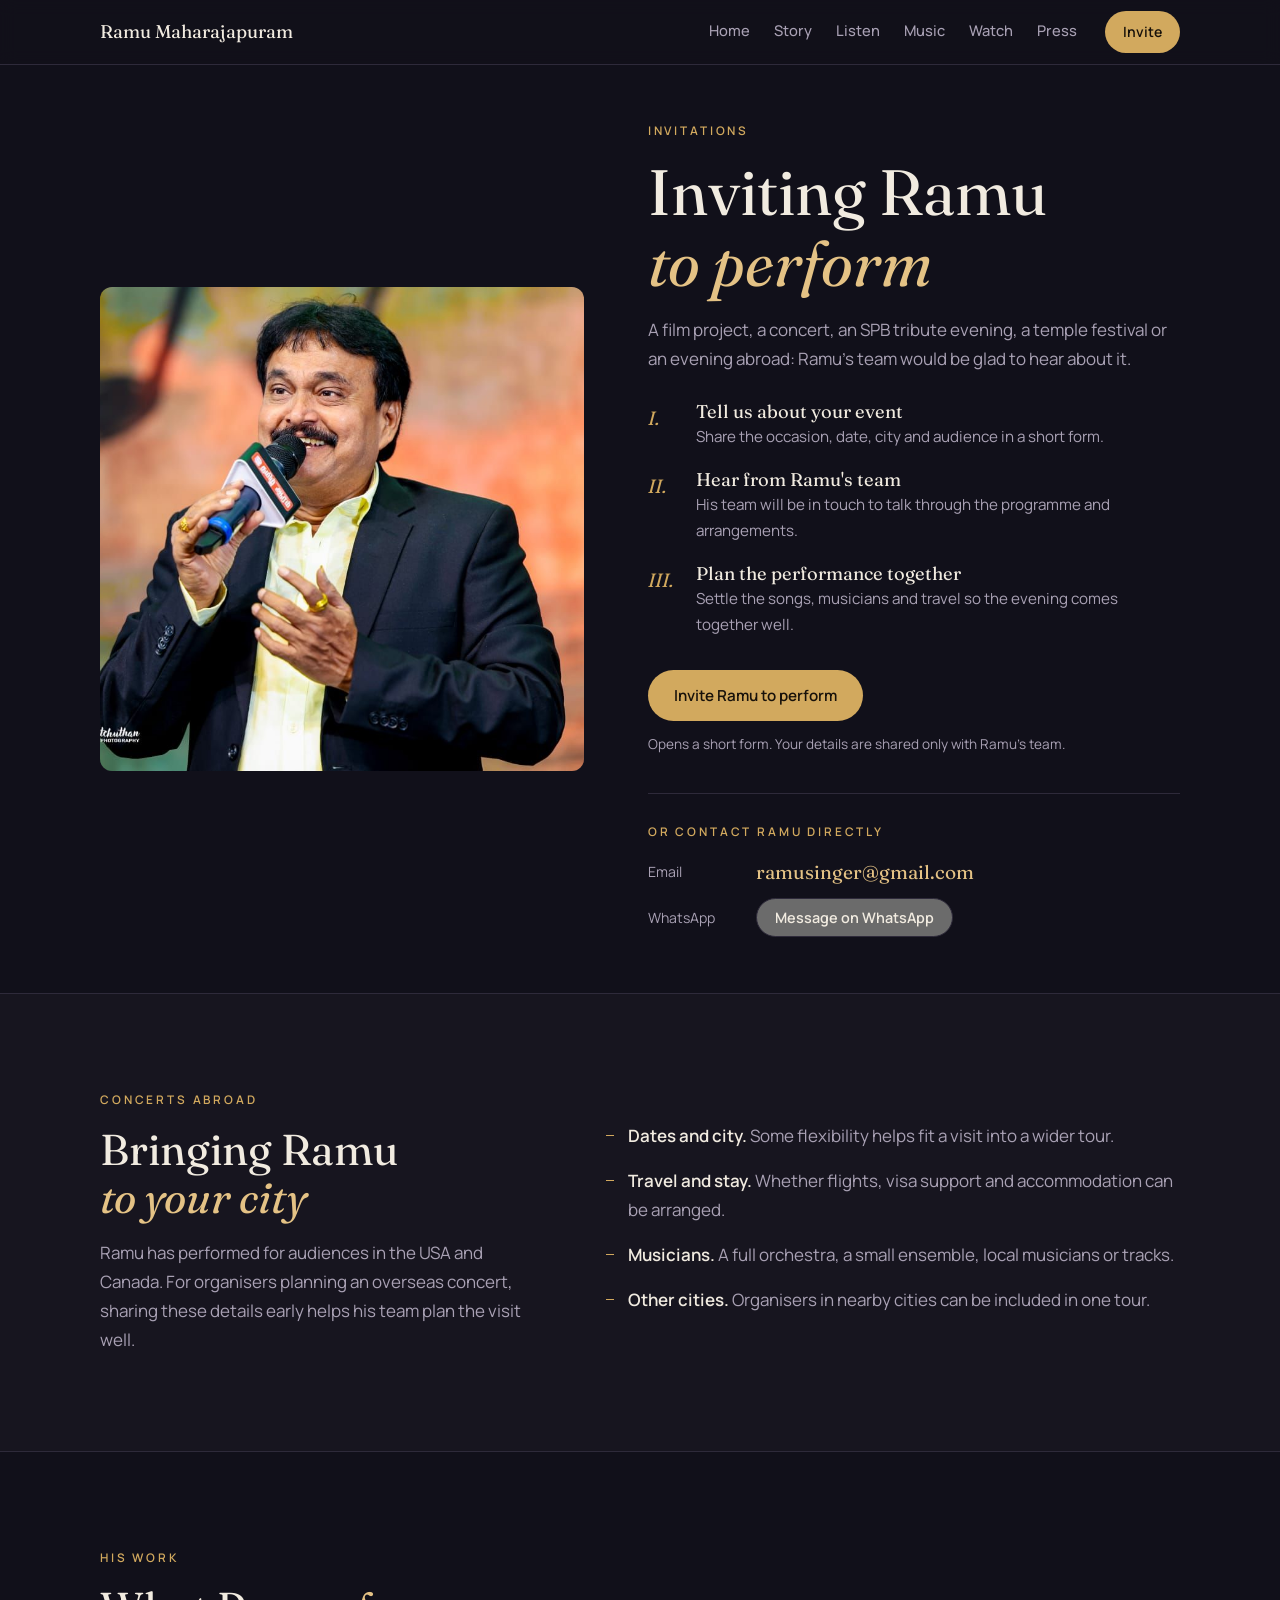
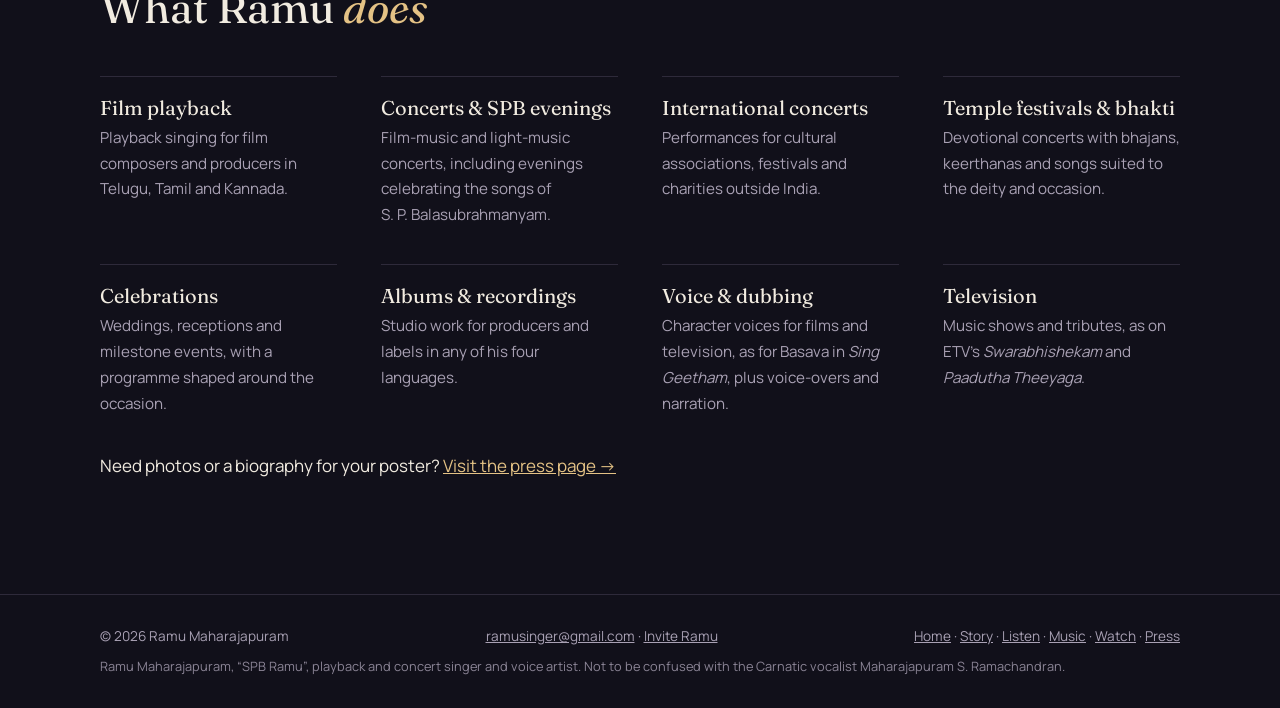
==== docs/invite/index.html @ b7020a62 "Home: Instagram posts play in a pop-up (Instagram's own player, loaded only on tap) Co-Authored-By: " ====
<!doctype html>
<html lang="en">
<head>
<meta charset="utf-8">
<meta name="viewport" content="width=device-width, initial-scale=1, viewport-fit=cover">
<title>Invite Ramu to Perform · Ramu Maharajapuram (SPB Ramu)</title>
<meta name="description" content="Invite singer Ramu Maharajapuram (SPB Ramu) to perform at your concert, SPB tribute evening, temple festival, wedding, film project or voice and dubbing work, in India or abroad. Email ramusinger@gmail.com or message on WhatsApp.">
<link rel="canonical" href="https://ramumaharajapuram.com/invite/">
<meta name="robots" content="index, follow, max-image-preview:large">
<meta property="og:title" content="Invite Ramu to Perform · Ramu Maharajapuram (SPB Ramu)">
<meta property="og:description" content="Concerts, SPB evenings, temple festivals, film projects and tours abroad.">
<meta property="og:type" content="website">
<meta property="og:url" content="https://ramumaharajapuram.com/invite/">
<meta property="og:site_name" content="Ramu Maharajapuram">
<meta property="og:image" content="https://ramumaharajapuram.com/media/stage-orange.jpg">
<meta name="twitter:card" content="summary_large_image">
<meta name="theme-color" content="#11101a">
<link rel="icon" href="data:image/svg+xml,%3Csvg xmlns='http://www.w3.org/2000/svg' viewBox='0 0 64 64'%3E%3Crect width='64' height='64' rx='14' fill='%2311101a'/%3E%3Ctext x='32' y='43' font-family='Georgia,serif' font-size='30' text-anchor='middle' fill='%23d2a95e'%3ERM%3C/text%3E%3C/svg%3E">
<link rel="preconnect" href="https://fonts.googleapis.com">
<link rel="preconnect" href="https://fonts.gstatic.com" crossorigin>
<link href="https://fonts.googleapis.com/css2?family=Fraunces:ital,opsz,wght@0,9..144,400;0,9..144,500;1,9..144,400&family=Manrope:wght@400;500;600&display=swap" rel="stylesheet">
<link rel="stylesheet" href="../site.css?v=ba14ff18a0">
<script type="application/ld+json">
{
  "@context": "https://schema.org",
  "@graph": [
    {
      "@type": "ContactPage",
      "url": "https://ramumaharajapuram.com/invite/",
      "name": "Invite Ramu Maharajapuram to perform",
      "isPartOf": { "@id": "https://ramumaharajapuram.com/#website" },
      "about": { "@id": "https://ramumaharajapuram.com/#ramu" }
    },
    {
      "@type": "BreadcrumbList",
      "itemListElement": [
        { "@type": "ListItem", "position": 1, "name": "Ramu Maharajapuram", "item": "https://ramumaharajapuram.com/" },
        { "@type": "ListItem", "position": 2, "name": "Invite", "item": "https://ramumaharajapuram.com/invite/" }
      ]
    }
  ]
}
</script>
</head>
<body>

<header class="bar">
  <div class="wrap bar-inner">
    <a class="mark" href="../">Ramu Maharajapuram</a>
    <nav class="tabs" aria-label="Main">
      <a href="../">Home</a>
      <a href="../life-story/">Story</a>
      <a href="../listen/">Listen</a>
      <a href="../music/">Music</a>
      <a href="../watch/">Watch</a>
      <a href="../press/">Press</a>
    </nav>
    <a class="btn primary small invite-btn" href="../invite/" aria-current="page">Invite</a>
  </div>
</header>

<main>
  <section class="page-head" style="padding-bottom:56px">
    <div class="wrap invite">
      <div class="invite-photo"><img src="../media/stage-orange.jpg" alt="Ramu Maharajapuram smiling on stage" width="1135" height="786"></div>
      <div>
        <p class="label">Invitations</p>
        <h1>Inviting Ramu <em>to perform</em></h1>
        <p class="lead">A film project, a concert, an SPB tribute evening, a temple festival or an evening abroad: Ramu's team would be glad to hear about it.</p>
        <ol class="steps">
          <li><div><h3>Tell us about your event</h3><p>Share the occasion, date, city and audience in a short form.</p></div></li>
          <li><div><h3>Hear from Ramu's team</h3><p>His team will be in touch to talk through the programme and arrangements.</p></div></li>
          <li><div><h3>Plan the performance together</h3><p>Settle the songs, musicians and travel so the evening comes together well.</p></div></li>
        </ol>
        <a class="btn primary" href="https://form.jotform.com/262868493522064" target="_blank" rel="noopener">Invite Ramu to perform</a>
        <p class="note">Opens a short form. Your details are shared only with Ramu's team.</p>
        <div class="contact">
          <p class="contact-title">Or contact Ramu directly</p>
          <ul>
            <li><span>Email</span><a href="mailto:ramusinger@gmail.com">ramusinger@gmail.com</a></li>
            <li class="ph-row" hidden><span>WhatsApp</span><button type="button" class="btn quiet small wa-btn" id="wa-link">Message on WhatsApp</button></li>
          </ul>
          <noscript><p class="note">Turn on JavaScript to message Ramu on WhatsApp, or write to the email above.</p></noscript>
        </div>
      </div>
    </div>
  </section>

  <section class="news-section" data-kind="upcoming" hidden>
    <div class="wrap">
      <p class="label">Calendar</p>
      <h2>Upcoming <em>concerts</em></h2>
      <div class="news-grid" data-news="upcoming"><!-- NEWS:upcoming:START --><!-- NEWS:upcoming:END --></div>
    </div>
  </section>

  <section class="alt">
    <div class="wrap split">
      <div>
        <p class="label">Concerts abroad</p>
        <h2>Bringing Ramu <em>to your city</em></h2>
        <p class="lead">Ramu has performed for audiences in the USA and Canada. For organisers planning an overseas concert, sharing these details early helps his team plan the visit well.</p>
      </div>
      <ul class="notes">
        <li><strong>Dates and city.</strong> Some flexibility helps fit a visit into a wider tour.</li>
        <li><strong>Travel and stay.</strong> Whether flights, visa support and accommodation can be arranged.</li>
        <li><strong>Musicians.</strong> A full orchestra, a small ensemble, local musicians or tracks.</li>
        <li><strong>Other cities.</strong> Organisers in nearby cities can be included in one tour.</li>
      </ul>
    </div>
  </section>

  <section>
    <div class="wrap">
      <p class="label">His work</p>
      <h2>What Ramu <em>does</em></h2>
      <div class="perf">
        <article><h3>Film playback</h3><p>Playback singing for film composers and producers in Telugu, Tamil and Kannada.</p></article>
        <article><h3>Concerts &amp; SPB evenings</h3><p>Film-music and light-music concerts, including evenings celebrating the songs of S.&nbsp;P.&nbsp;Balasubrahmanyam.</p></article>
        <article><h3>International concerts</h3><p>Performances for cultural associations, festivals and charities outside India.</p></article>
        <article><h3>Temple festivals &amp; bhakti</h3><p>Devotional concerts with bhajans, keerthanas and songs suited to the deity and occasion.</p></article>
        <article><h3>Celebrations</h3><p>Weddings, receptions and milestone events, with a programme shaped around the occasion.</p></article>
        <article><h3>Albums &amp; recordings</h3><p>Studio work for producers and labels in any of his four languages.</p></article>
        <article><h3>Voice &amp; dubbing</h3><p>Character voices for films and television, as for Basava in <i>Sing Geetham</i>, plus voice-overs and narration.</p></article>
        <article><h3>Television</h3><p>Music shows and tributes, as on ETV&rsquo;s <i>Swarabhishekam</i> and <i>Paadutha Theeyaga</i>.</p></article>
      </div>
      <p class="muted" style="margin-top:36px">Need photos or a biography for your poster? <a href="../press/">Visit the press page →</a></p>
    </div>
  </section>
</main>

<footer>
  <div class="wrap">
    <span>© <span id="yr">2026</span> Ramu Maharajapuram</span>
    <span><a href="mailto:ramusinger@gmail.com">ramusinger@gmail.com</a> · <a href="../invite/">Invite Ramu</a></span>
    <span><a href="../">Home</a> · <a href="../life-story/">Story</a> · <a href="../listen/">Listen</a> · <a href="../music/">Music</a> · <a href="../watch/">Watch</a> · <a href="../press/">Press</a></span>
    <span class="disamb">Ramu Maharajapuram, “SPB Ramu”, playback and concert singer and voice artist. Not to be confused with the Carnatic vocalist Maharajapuram S. Ramachandran.</span>
  </div>
</footer>
<script src="../app.js?v=4841d5ca6b"></script>
<script>
document.getElementById('yr').textContent = new Date().getFullYear();
(() => {
  // Built only when someone taps the button, so the number never sits in the page, even for bots that run scripts.
  document.getElementById('wa-link').addEventListener('click', () => {
    const d = [[54,50,57,56,51],[48,49,52,56,57],[49,57]].map((p) => String.fromCharCode(...p).split('').reverse().join('')).reverse();
    const url = 'https://wa.me/' + d.join('') + '?text=' + encodeURIComponent('Hello, I would like to invite Ramu garu to perform at ');
    const a = Object.assign(document.createElement('a'), { href: url, target: '_blank', rel: 'noopener' });
    document.body.append(a); a.click(); a.remove();
  });
  document.querySelectorAll('.ph-row').forEach((r) => { r.hidden = false; });
})();
</script>
<script src="../news-config.js?v=1198b047ef"></script>
<script src="../news.js?v=185da6b54f" defer></script>
</body>
</html>
---- docs/site.css ----
/* Layout: an artist's official page. Quiet night palette, real stage photography leads, the artist is introduced before any invitation. Gold used sparingly. */
:root {
  --night: #11101a;
  --night-2: #17151f;
  --panel: #1e1b28;
  --line: #2e2a3a;
  --text: #f1ebe0;
  --muted: #a9a1b4;
  --gold: #d2a95e;
  --gold-hi: #e4c285;
  --on-gold: #17110a;
  --display: "Fraunces", Georgia, "Times New Roman", serif;
  --body: "Manrope", system-ui, -apple-system, "Segoe UI", sans-serif;
  --radius: 12px;
  color-scheme: dark;
}
* { box-sizing: border-box; }
html { scroll-behavior: smooth; scroll-padding-top: 76px; }
@media (prefers-reduced-motion: reduce) { html { scroll-behavior: auto; } * { transition: none !important; } }
body { margin: 0; background: var(--night); color: var(--text); font: 17px/1.7 var(--body); -webkit-font-smoothing: antialiased; }
img, video { max-width: 100%; height: auto; display: block; }
a { color: var(--gold-hi); }
a:focus-visible, button:focus-visible { outline: 2px solid var(--gold-hi); outline-offset: 3px; border-radius: 6px; }
.wrap { max-width: 1120px; margin: 0 auto; padding-inline: 20px; }
h1, h2, h3 { font-family: var(--display); font-weight: 400; line-height: 1.1; margin: 0; text-wrap: balance; }
h2 { font-size: clamp(1.9rem, 4vw, 2.7rem); }
h2 em { font-style: italic; color: var(--gold-hi); }
.label { font-size: .74rem; letter-spacing: .24em; text-transform: uppercase; color: var(--gold); font-weight: 600; margin: 0 0 16px; }
.lead { color: var(--muted); max-width: 62ch; margin: 18px 0 0; }
section { padding-block: 96px; }
.alt { background: var(--night-2); border-block: 1px solid var(--line); }

/* BAR */
.bar { position: sticky; top: env(safe-area-inset-top, 0px); z-index: 20; background: rgba(17,16,26,.94); backdrop-filter: blur(8px); border-bottom: 1px solid var(--line); }
.bar-inner { display: flex; align-items: center; justify-content: space-between; gap: 12px; height: 64px; }
.mark { font-family: var(--display); font-size: 1.15rem; color: var(--text); text-decoration: none; white-space: nowrap; overflow: hidden; text-overflow: ellipsis; min-width: 0; }
.bar-links { display: flex; align-items: center; gap: 24px; }
.bar-links a.plain { color: var(--muted); text-decoration: none; font-size: .9rem; }
.bar-links a.plain:hover { color: var(--text); }

.btn { display: inline-flex; align-items: center; gap: 10px; padding: 13px 26px; border-radius: 999px; font-weight: 600; text-decoration: none; font-size: .95rem; transition: background .15s, border-color .15s; white-space: nowrap; }
.btn.primary { background: var(--gold); color: var(--on-gold); }
.btn.primary:hover { background: var(--gold-hi); }
.btn.quiet { border: 1px solid var(--line); color: var(--text); }
.btn.quiet:hover { border-color: var(--gold); }
.btn.small { padding: 9px 18px; font-size: .88rem; }

/* HERO */
.hero { padding-block: 72px 0; position: relative; overflow: hidden; }
.hero::before { content: ""; position: absolute; right: -10%; top: -20%; width: 900px; height: 900px;
  background: radial-gradient(circle, rgba(228,194,133,.14), transparent 60%); pointer-events: none; }
.hero-grid { position: relative; display: grid; grid-template-columns: 1.15fr 1fr; gap: 56px; align-items: center; }
.hero-grid > * { min-width: 0; }
.hero h1 { font-size: clamp(3rem, 7.5vw, 5.8rem); letter-spacing: -.015em; }
.hero .role { font-family: var(--display); font-style: italic; font-size: clamp(1.2rem, 2.4vw, 1.55rem); color: var(--gold-hi); margin: 16px 0 0; }
.hero .known { margin: 24px 0 0; color: var(--text); font-size: 1.05rem; }
.hero .known b { font-family: var(--display); font-weight: 400; font-style: italic; color: var(--gold-hi); font-size: 1.2em; }
.hero .lead { margin-top: 12px; }
.hero .cta { display: flex; gap: 14px; flex-wrap: wrap; margin-top: 34px; }
.hero-photo { position: relative; justify-self: end; width: min(440px, 100%); }
.hero-photo img { width: 100%; aspect-ratio: 4/5; object-fit: cover; object-position: 50% 62%; border-radius: 220px 220px var(--radius) var(--radius); border: 1px solid var(--gold); }
.hero-photo figcaption { position: absolute; right: 16px; bottom: 14px; font-size: .74rem; color: var(--muted); background: rgba(17,16,26,.75); padding: 4px 10px; border-radius: 999px; }

.stats { position: relative; margin-top: 72px; display: grid; grid-template-columns: repeat(4, 1fr); border-top: 1px solid var(--line); border-bottom: 1px solid var(--line); }
.stats div { padding: 28px 24px; border-left: 1px solid var(--line); }
.stats div:first-child { border-left: 0; padding-left: 0; }
.stats strong { display: block; font-family: var(--display); font-weight: 400; font-size: clamp(1.9rem, 3.4vw, 2.6rem); line-height: 1; color: var(--gold-hi); font-variant-numeric: tabular-nums; }
.stats span { display: block; margin-top: 8px; color: var(--muted); font-size: .9rem; }

/* ABOUT */
.about { display: grid; grid-template-columns: 1fr 1.35fr; gap: 64px; align-items: center; }
.about > * { min-width: 0; }
.about-photo img { width: 100%; aspect-ratio: 4/5; object-fit: cover; object-position: 50% 15%; border-radius: var(--radius); }
.about p { margin: 0 0 1.1em; }
.about p.muted { color: var(--muted); }
.pull { font-family: var(--display); font-style: italic; font-size: clamp(1.4rem, 2.6vw, 1.8rem); line-height: 1.3; margin: 28px 0 0; padding-left: 22px; border-left: 1px solid var(--gold); }
.pull small { display: block; margin-top: 10px; font-family: var(--body); font-style: normal; font-size: .76rem; letter-spacing: .14em; text-transform: uppercase; color: var(--muted); }

/* LANGUAGES */
.langs { display: grid; grid-template-columns: repeat(3, 1fr); gap: 24px; margin-top: 48px; }
.lang { background: var(--night); border: 1px solid var(--line); border-radius: var(--radius); padding: 32px 28px; min-width: 0; display: flex; flex-direction: column; }
.lang .script { font-size: 2.6rem; line-height: 1.2; color: var(--gold-hi); }
.lang .script.te { font-family: "Noto Sans Telugu", var(--display); }
.lang .script.ta { font-family: "Noto Sans Tamil", var(--display); }
.lang .script.kn { font-family: "Noto Sans Kannada", var(--display); }
.lang h3 { font-size: 1.5rem; margin: 6px 0 4px; }
.lang .tagline { color: var(--muted); font-size: .95rem; margin: 0 0 22px; }
.lang h4 { font-size: .72rem; letter-spacing: .2em; text-transform: uppercase; color: var(--gold); font-weight: 600; margin: 20px 0 8px; }
.lang ul { list-style: none; margin: 0; padding: 0; display: grid; gap: 6px; }
.lang li { font-size: .95rem; }
.lang li i { color: var(--muted); }
.lang .more { margin-top: auto; padding-top: 24px; }
.lang .more a { font-size: .9rem; text-decoration: none; }
.lang .more a:hover { text-decoration: underline; }

/* WATCH */
.watch-row { display: grid; grid-template-columns: repeat(3, 1fr); gap: 24px; margin-top: 44px; }
.watch-tall { display: grid; grid-template-columns: repeat(4, 1fr); gap: 20px; }
.row-title { font-size: 1.4rem; margin: 56px 0 20px; }
.clip { margin: 0; min-width: 0; }
.clip video { width: 100%; background: #000; border-radius: var(--radius); border: 1px solid var(--line); }
.clip.tall video { aspect-ratio: 9/16; object-fit: cover; }
.clip.std video { aspect-ratio: 16/9; object-fit: contain; }
.ext.tall .thumb { aspect-ratio: 9/16; background-position: center 30%; }
.clip figcaption { margin-top: 12px; font-size: .95rem; }
.clip figcaption small { display: block; color: var(--muted); font-size: .85rem; }
.ext { display: flex; flex-direction: column; gap: 12px; text-decoration: none; color: var(--text); min-width: 0; }
.ext .thumb { aspect-ratio: 16/9; border-radius: var(--radius); border: 1px solid var(--line); background: center 25%/cover no-repeat; position: relative; overflow: hidden; transition: border-color .15s; }
.ext .thumb::after { content: ""; position: absolute; inset: 0; background: linear-gradient(180deg, transparent 40%, rgba(17,16,26,.85)); }
.ext:hover .thumb { border-color: var(--gold); }
.ext .badge { position: absolute; left: 14px; bottom: 12px; z-index: 1; font-size: .78rem; letter-spacing: .12em; text-transform: uppercase; color: var(--gold-hi); font-weight: 600; }
.ext .cap small { display: block; color: var(--muted); font-size: .85rem; }
.more-links { display: flex; flex-wrap: wrap; gap: 10px; margin-top: 36px; align-items: center; }
.more-links span { color: var(--muted); font-size: .9rem; margin-right: 6px; }

/* GALLERY */
.gallery { columns: 3 260px; column-gap: 16px; margin-top: 44px; }
.gallery figure { break-inside: avoid; margin: 0 0 16px; position: relative; }
.gallery button { -webkit-appearance: none; appearance: none; all: unset; cursor: zoom-in; display: block; width: 100%; border-radius: var(--radius); overflow: hidden; }
.gallery button:focus-visible { outline: 2px solid var(--gold-hi); outline-offset: 3px; }
.gallery img { width: 100%; transition: transform .4s; }
.gallery button:hover img { transform: scale(1.03); }
.gallery figcaption { font-size: .85rem; color: var(--muted); margin-top: 8px; }

/* LEGENDS + HONOURS */
.split { display: grid; grid-template-columns: 1fr 1.3fr; gap: 64px; align-items: start; }
.split > * { min-width: 0; }
.names { list-style: none; padding: 0; margin: 28px 0 0; display: grid; gap: 0; border-top: 1px solid var(--line); }
.names li { font-family: var(--display); font-size: 1.3rem; padding: 12px 0; border-bottom: 1px solid var(--line); }
.mosaic { display: grid; grid-template-columns: repeat(3, 1fr); gap: 12px; }
.mosaic button { -webkit-appearance: none; appearance: none; all: unset; cursor: zoom-in; display: block; border-radius: 10px; overflow: hidden; }
.mosaic button:focus-visible { outline: 2px solid var(--gold-hi); outline-offset: 3px; }
.mosaic img { width: 100%; aspect-ratio: 1; object-fit: cover; object-position: 50% 25%; transition: transform .4s; }
.mosaic button:hover img { transform: scale(1.04); }
.mosaic .wide { grid-column: span 2; }
.mosaic .wide img { aspect-ratio: 2/1; }
.mosaic .full { grid-column: 1 / -1; }
.mosaic .full img { aspect-ratio: 3/1; object-position: 50% 30%; }
.honours { display: grid; grid-template-columns: repeat(3, 1fr); gap: 24px; margin-top: 44px; }
.honour { margin: 0; min-width: 0; }
.honour button { -webkit-appearance: none; appearance: none; all: unset; cursor: zoom-in; display: block; border-radius: var(--radius); overflow: hidden; }
.honour img { width: 100%; aspect-ratio: 4/3; object-fit: cover; object-position: 50% 25%; }
.honour figcaption { margin-top: 12px; color: var(--muted); font-size: .92rem; }
.award { display: grid; grid-template-columns: auto 1fr; gap: 24px; align-items: center; padding: 28px; border: 1px solid var(--gold); border-radius: var(--radius); margin-top: 32px; }
.award strong { font-family: var(--display); font-weight: 400; font-size: 2.4rem; color: var(--gold-hi); line-height: 1; }
.award p { margin: 0; }
.award p small { display: block; color: var(--muted); }

/* WORLD */
.places { display: flex; flex-wrap: wrap; gap: 10px 28px; margin: 28px 0 0; padding: 0; list-style: none; }
.places li { font-family: var(--display); font-size: 1.6rem; }
.places li::after { content: "·"; color: var(--gold); margin-left: 28px; }
.places li:last-child::after { content: ""; }
.notes { list-style: none; padding: 0; margin: 32px 0 0; display: grid; gap: 16px; }
.notes li { padding-left: 22px; position: relative; color: var(--muted); }
.notes li::before { content: ""; position: absolute; left: 0; top: .75em; width: 8px; height: 1px; background: var(--gold); }
.notes strong { color: var(--text); font-weight: 600; }
.world-photo img { width: 100%; border-radius: var(--radius); }
.world-photo figcaption { margin-top: 10px; color: var(--muted); font-size: .88rem; }

/* PERFORMANCES */
.perf { display: grid; grid-template-columns: repeat(4, minmax(0, 1fr)); gap: 36px 44px; margin-top: 44px; }
.perf article { min-width: 0; border-top: 1px solid var(--line); padding-top: 20px; }
.perf h3 { font-size: 1.25rem; margin-bottom: 6px; }
.perf p { margin: 0; color: var(--muted); font-size: .95rem; }

/* INVITE */
.invite { display: grid; grid-template-columns: 1fr 1.1fr; gap: 64px; align-items: center; }
.invite > * { min-width: 0; }
.invite-photo img { width: 100%; aspect-ratio: 1/1; object-fit: cover; object-position: 40% 30%; border-radius: var(--radius); }
.steps { list-style: none; padding: 0; margin: 28px 0 0; counter-reset: s; display: grid; gap: 20px; }
.steps li { counter-increment: s; display: grid; grid-template-columns: 40px 1fr; gap: 8px; }
.steps li::before { content: counter(s, upper-roman) "."; font-family: var(--display); font-style: italic; color: var(--gold); font-size: 1.2rem; }
.steps h3 { font-size: 1.15rem; margin-bottom: 2px; }
.steps p { margin: 0; color: var(--muted); font-size: .95rem; }
.invite .btn { margin-top: 32px; }
.invite .note { color: var(--muted); font-size: .85rem; margin-top: 12px; }

.contact { margin-top: 36px; padding-top: 28px; border-top: 1px solid var(--line); }
.contact-title { font-size: .74rem; letter-spacing: .24em; text-transform: uppercase; color: var(--gold); font-weight: 600; margin: 0 0 14px; }
.contact ul { list-style: none; margin: 0; padding: 0; display: grid; gap: 10px; }
.contact li { display: grid; grid-template-columns: 96px 1fr; gap: 12px; align-items: baseline; }
.contact li span { color: var(--muted); font-size: .88rem; }
.contact a { font-family: var(--display); font-size: 1.2rem; text-decoration: none; overflow-wrap: anywhere; }
.contact a:hover { text-decoration: underline; }
footer a { color: var(--muted); }
footer { border-top: 1px solid var(--line); padding-block: 30px; color: var(--muted); font-size: .85rem; }
footer .wrap { display: flex; flex-wrap: wrap; gap: 8px 24px; justify-content: space-between; }

/* LIGHTBOX */
dialog.lb { padding: 0; border: 0; background: transparent; max-width: 94vw; max-height: 92vh; }
dialog.lb::backdrop { background: rgba(8,7,12,.92); }
dialog.lb img { max-width: 94vw; max-height: 84vh; width: auto; border-radius: 8px; }
dialog.lb p { color: var(--muted); text-align: center; margin: 10px 0 0; font-size: .9rem; }
dialog.lb button { position: fixed; top: 16px; right: 16px; background: var(--panel); color: var(--text); border: 1px solid var(--line); border-radius: 999px; padding: 8px 16px; font: 600 .9rem var(--body); cursor: pointer; }

@media (max-width: 900px) {
  .hero-grid, .about, .split, .invite { grid-template-columns: 1fr; gap: 40px; }
  .hero-photo { justify-self: center; order: -1; width: min(340px, 100%); }
  .stats { grid-template-columns: 1fr 1fr; }
  .stats div:nth-child(3) { border-left: 0; padding-left: 0; }
  .stats div:nth-child(n+3) { border-top: 1px solid var(--line); }
  .langs { grid-template-columns: 1fr; }
  .watch-row, .perf, .honours { grid-template-columns: 1fr 1fr; }
  .about-photo { max-width: 420px; }
}
@media (max-width: 560px) {
  body { font-size: 16px; }
  .bar-links a.plain { display: none; }
  .hero { padding-top: 40px; }
  .hero h1, .hero .role, .hero .known, .hero .lead { text-align: center; }
  .hero .lead { margin-inline: auto; }
  .hero .cta { justify-content: center; }
  section { padding-block: 68px; }
  .stats div { padding: 20px 14px; }
  .stats div:nth-child(2), .stats div:nth-child(4) { padding-right: 0; }
  .watch-row, .perf, .honours { grid-template-columns: 1fr; }
  .watch-tall { grid-template-columns: none; grid-auto-flow: column; grid-auto-columns: 72%; gap: 14px; overflow-x: auto; scroll-snap-type: x mandatory; margin-inline: -20px; padding-inline: 20px; scroll-padding-inline: 20px; padding-bottom: 6px; scrollbar-width: none; }
  .watch-tall::-webkit-scrollbar { display: none; }
  .watch-tall > * { scroll-snap-align: start; }
  .places li { font-size: 1.3rem; }
  .places li::after { margin-left: 18px; }
  .award { grid-template-columns: 1fr; gap: 10px; }
}
.tour { list-style: none; padding: 0; margin: 18px 0 8px; border-top: 1px solid var(--line); }
.tour li { display: grid; grid-template-columns: 110px 1fr; gap: 16px; padding: 12px 0; border-bottom: 1px solid var(--line); }
.tour time { color: var(--gold-hi); font-variant-numeric: tabular-nums; font-size: .92rem; }
.award a { color: var(--gold-hi); }
footer .disamb { flex-basis: 100%; font-size: .8rem; opacity: .8; }

/* LIFE STORY */
.story-hero { padding-block: 64px 40px; }
.story-hero-grid { display: grid; grid-template-columns: 1.4fr 1fr; gap: 56px; align-items: center; }
.story-hero-grid > * { min-width: 0; }
.story-hero h1 { font-size: clamp(2.3rem, 5.5vw, 4rem); }
.story-hero h1 em { font-style: italic; color: var(--gold-hi); }
.story-portrait { margin: 0; justify-self: end; width: min(340px, 100%); }
.story-portrait img { width: 100%; aspect-ratio: 4/5; object-fit: cover; object-position: 50% 12%; border-radius: 200px 200px var(--radius) var(--radius); border: 1px solid var(--gold); }
.crumbs { font-size: .85rem; color: var(--muted); margin-bottom: 28px; }
.crumbs a { color: var(--muted); }
.crumbs span { margin-inline: 6px; }
.legend { color: var(--muted); font-size: .9rem; margin-top: 22px; }
.tag { display: inline-block; font-size: .7rem; letter-spacing: .12em; text-transform: uppercase; font-weight: 600; padding: 2px 9px; border-radius: 999px; vertical-align: 1px; }
.tag.own { border: 1px solid var(--gold); color: var(--gold-hi); }
.timeline-wrap { padding-block: 24px 96px; }
.timeline { list-style: none; margin: 0; padding: 0; position: relative; }
.timeline::before { content: ""; position: absolute; left: 150px; top: 8px; bottom: 8px; width: 1px; background: var(--line); }
.timeline .era { padding: 56px 0 18px 186px; }
.timeline .era:first-child { padding-top: 16px; }
.timeline .era h2 { font-size: clamp(1.6rem, 3vw, 2.1rem); }
.timeline .event { display: grid; grid-template-columns: 150px 1fr; gap: 36px; padding: 12px 0; position: relative; }
.timeline .event::before { content: ""; position: absolute; left: 145px; top: 30px; width: 11px; height: 11px; border-radius: 50%; background: var(--night); border: 1px solid var(--gold); }
.timeline .event.key::before { background: var(--gold); box-shadow: 0 0 0 5px rgba(210,169,94,.18); }
.timeline time { text-align: right; padding-top: 22px; padding-right: 22px; color: var(--gold-hi); font-family: var(--display); font-size: 1.05rem; font-variant-numeric: tabular-nums; }
.timeline .card { background: var(--night-2); border: 1px solid var(--line); border-radius: var(--radius); padding: 20px 24px; min-width: 0; }
.timeline .event.key .card { border-color: rgba(210,169,94,.5); }
.timeline h3 { font-size: 1.3rem; margin-bottom: 8px; }
.timeline .card p { margin: 0; }
.timeline .card p + p { margin-top: 12px; }
.timeline .src { font-size: .82rem; color: var(--muted); }
.timeline .src a { color: var(--muted); }
.timeline .src a:hover { color: var(--gold-hi); }
.story-end { margin: 72px auto 0; max-width: 720px; text-align: center; }
.story-end .pull { border-left: 0; padding-left: 0; }
.story-end .cta { display: flex; gap: 14px; justify-content: center; flex-wrap: wrap; margin-top: 32px; }
@media (max-width: 900px) {
  .story-hero-grid { grid-template-columns: 1fr; gap: 32px; }
  .story-portrait { justify-self: start; width: min(260px, 70%); order: -1; }
}
@media (max-width: 640px) {
  .timeline::before { left: 6px; }
  .timeline .era { padding-left: 28px; }
  .timeline .event { grid-template-columns: 1fr; gap: 6px; padding-left: 28px; }
  .timeline .event::before { left: 1px; top: 7px; }
  .timeline time { text-align: left; padding-top: 0; padding-right: 0; }
}

/* PRESS */
.press-grid { display: grid; grid-template-columns: repeat(3, 1fr); gap: 24px; margin-top: 44px; }
.press-card { margin: 0; min-width: 0; border-radius: var(--radius); overflow: hidden; background: #e8e8ec; }
.press-card button { display: block; width: 100%; padding: 0; margin: 0; border: 0; border-radius: 0; background: transparent; cursor: zoom-in; -webkit-appearance: none; appearance: none; }
.press-card button:focus-visible { outline: 2px solid var(--gold-hi); outline-offset: -2px; }
.press-card img { width: 100%; aspect-ratio: 4/3; object-fit: contain; transition: transform .4s; }
.press-card button:hover img { transform: scale(1.03); }
.bio-box { margin-top: 32px; padding: 28px; border: 1px solid var(--line); border-radius: var(--radius); background: var(--night); }
.bio-head { display: flex; justify-content: space-between; align-items: center; gap: 16px; flex-wrap: wrap; margin-bottom: 14px; }
.bio-head h3 { font-size: 1.3rem; }
.bio-box p { margin: 0; max-width: 75ch; }
.bio-note { color: var(--muted); font-size: .85rem; margin-top: 10px !important; min-height: 1.2em; }
@media (max-width: 900px) { .press-grid { grid-template-columns: 1fr 1fr; } }
@media (min-width: 561px) and (max-width: 900px) { .watch-tall { grid-template-columns: repeat(2, 1fr); } }
@media (max-width: 560px) { .press-grid { grid-template-columns: 1fr; } }

/* SITE NAV (shared by every page) */
.bar .bar-inner { display: grid; grid-template-columns: auto 1fr auto; gap: 28px; align-items: center; height: 64px; }
.tabs { display: flex; gap: 24px; justify-content: flex-end; min-width: 0; }
.tabs a { color: var(--muted); text-decoration: none; font-size: .92rem; font-weight: 500; padding: 6px 0; border-bottom: 2px solid transparent; white-space: nowrap; transition: color .15s, border-color .15s; }
.tabs a:hover { color: var(--text); }
.tabs a[aria-current="page"] { color: var(--text); border-bottom-color: var(--gold); }
.invite-btn { padding: 9px 20px; }
.cta-band { text-align: center; }
.cta-band .lead { margin-inline: auto; }
.cta-band .cta { display: flex; gap: 14px; justify-content: center; flex-wrap: wrap; margin-top: 30px; }
.feature { display: grid; grid-template-columns: 1.6fr 1fr; gap: 48px; align-items: center; margin-top: 40px; }
.feature > * { min-width: 0; }
.feature video { width: 100%; aspect-ratio: 16/9; object-fit: contain; background: #000; border-radius: var(--radius); border: 1px solid var(--line); }
.feature .cta { display: flex; gap: 12px; flex-wrap: wrap; margin-top: 24px; }
.page-head { padding-block: 56px 8px; }
.page-head h1 { font-size: clamp(2.3rem, 5.5vw, 4rem); }
.page-head h1 em { font-style: italic; color: var(--gold-hi); }
@media (max-width: 760px) {
  html { scroll-padding-top: 120px; }
  .bar .bar-inner { grid-template-columns: 1fr auto; grid-template-areas: "mark invite" "tabs tabs"; height: auto; row-gap: 0; padding-top: 10px; }
  .bar .mark { grid-area: mark; }
  .bar .invite-btn { grid-area: invite; }
  .tabs { grid-area: tabs; justify-content: flex-start; gap: 16px; overflow-x: auto; scrollbar-width: none; margin-inline: -20px; padding: 6px 20px 2px; }
  .tabs::-webkit-scrollbar { display: none; }
  .tabs a { padding: 8px 0 10px; font-size: .88rem; }
  .feature { grid-template-columns: 1fr; gap: 24px; }
}

/* DISCOGRAPHY */
.disco-stats { margin-top: 40px; }
.profiles { display: flex; flex-wrap: wrap; gap: 10px; align-items: center; margin-top: 32px; }
.profiles > span { color: var(--muted); font-size: .9rem; margin-right: 6px; }
.film-grid { display: grid; grid-template-columns: repeat(auto-fit, minmax(min(280px, 100%), 1fr)); gap: 24px; margin-top: 40px; }
.film-note { color: var(--muted); font-size: .88rem; margin: -8px 0 18px; }
.film-card { background: var(--night); border: 1px solid rgba(210,169,94,.5); border-radius: var(--radius); padding: 26px; min-width: 0; }
.film-meta { font-size: .74rem; letter-spacing: .2em; text-transform: uppercase; color: var(--gold); font-weight: 600; margin: 0 0 10px; }
.film-card h3 { font-size: 1.6rem; margin-bottom: 6px; }
.film-work { color: var(--muted); margin: 0 0 18px; }
.chips { display: flex; flex-wrap: wrap; gap: 6px; }
.chip { display: inline-block; padding: 5px 12px; border: 1px solid var(--line); border-radius: 999px; font-size: .8rem; font-weight: 600; color: var(--text); text-decoration: none; white-space: nowrap; transition: border-color .15s, color .15s; }
.chip:hover { border-color: var(--gold); color: var(--gold-hi); }
.chip.sm { padding: 2px 9px; font-size: .74rem; font-weight: 500; color: var(--muted); }
.vlist { list-style: none; padding: 0; margin: 24px 0 0; border-top: 1px solid var(--line); }
.vlist li { display: flex; flex-wrap: wrap; gap: 4px 12px; align-items: baseline; padding: 12px 0; border-bottom: 1px solid var(--line); }
.vlist li > a { color: var(--text); text-decoration: none; font-weight: 600; }
.vlist li > a:hover { color: var(--gold-hi); }
.vlist li > span:last-child { color: var(--muted); font-size: .85rem; flex-basis: 100%; }
.vlist li > span:last-child a { color: var(--muted); }
.award-pill { font-size: .66rem; letter-spacing: .14em; text-transform: uppercase; font-weight: 600; color: var(--on-gold); background: var(--gold); padding: 2px 8px; border-radius: 999px; }
.toolbar { display: flex; flex-wrap: wrap; gap: 14px; align-items: center; justify-content: space-between; margin-top: 36px; }
.search input { width: min(360px, 100%); padding: 12px 18px; border-radius: 999px; border: 1px solid var(--line); background: var(--night); color: var(--text); font: 500 .95rem var(--body); }
.search { flex: 1 1 260px; }
.search input:focus { outline: 2px solid var(--gold); outline-offset: 1px; }
.sr { position: absolute; width: 1px; height: 1px; overflow: hidden; clip: rect(0 0 0 0); white-space: nowrap; }
.filters { display: flex; flex-wrap: wrap; gap: 8px; }
.filter { padding: 8px 14px; border-radius: 999px; border: 1px solid var(--line); background: transparent; color: var(--text); font: 600 .86rem var(--body); cursor: pointer; }
.filter span { color: var(--muted); font-weight: 500; margin-left: 4px; }
.filter[aria-pressed="true"] { background: var(--gold); color: var(--on-gold); border-color: var(--gold); }
.filter[aria-pressed="true"] span { color: var(--on-gold); }
.count { color: var(--muted); font-size: .88rem; margin: 18px 0 10px; }
.rels { border-top: 1px solid var(--line); }
.rel { border-bottom: 1px solid var(--line); }
.rel summary { list-style: none; cursor: pointer; display: grid; grid-template-columns: 1fr auto; gap: 4px 20px; padding: 14px 4px; align-items: center; }
.rel summary::-webkit-details-marker { display: none; }
.rel summary:hover .rt { color: var(--gold-hi); }
.rel summary:focus-visible { outline: 2px solid var(--gold-hi); outline-offset: 2px; border-radius: 6px; }
.rt { font-family: var(--display); font-size: 1.12rem; min-width: 0; }
.rt::before { content: "+"; display: inline-block; width: 1.1em; color: var(--gold); font-family: var(--body); }
.rel[open] .rt::before { content: "–"; }
.rm { grid-column: 1; color: var(--muted); font-size: .84rem; padding-left: 1.3em; }
.rel summary .chips { grid-column: 2; grid-row: 1 / span 2; justify-content: flex-end; }
.tracks { margin: 0 0 16px; padding: 0 0 0 2.6em; display: grid; gap: 8px; }
.tracks li { display: flex; flex-wrap: wrap; gap: 6px 14px; align-items: center; color: var(--text); font-size: .94rem; }
.tracks li::marker { color: var(--muted); font-size: .85rem; }
.tracks .t { min-width: 0; }
.empty { color: var(--muted); padding: 24px 0; }
@media (max-width: 760px) {
  .film-grid { grid-template-columns: 1fr; }
  .rel summary { grid-template-columns: 1fr; }
  .rel summary .chips { grid-column: 1; grid-row: auto; justify-content: flex-start; padding-left: 1.3em; }
  .tracks { padding-left: 2.2em; }
}

/* LISTEN */
.listen-grid { display: grid; grid-template-columns: minmax(0, 1fr) minmax(0, 1.15fr); gap: 40px; align-items: start; }
.player-col { position: sticky; top: 84px; }
.player-card { background: var(--night-2); border: 1px solid var(--line); border-radius: var(--radius); overflow: hidden; }
.player-frame { position: relative; aspect-ratio: 16/9; background: #000; }
.player-frame iframe, .player-frame #yt { position: absolute; inset: 0; width: 100%; height: 100%; border: 0; }
.player-start { position: absolute; inset: 0; display: flex; flex-direction: column; align-items: center; justify-content: center; gap: 10px; border: 0; cursor: pointer; color: var(--text); font: 600 1rem var(--body);
  background: radial-gradient(circle at 50% 40%, rgba(228,194,133,.25), transparent 60%), linear-gradient(180deg, var(--panel), var(--night)); }
.big-play { width: 64px; height: 64px; border-radius: 50%; background: var(--gold); display: grid; place-items: center; }
.big-play::before { content: ""; border-style: solid; border-width: 11px 0 11px 18px; border-color: transparent transparent transparent var(--on-gold); transform: translateX(3px); }
.now { padding: 18px 20px 6px; }
.now-title { margin: 6px 0 2px; font-family: var(--display); font-size: 1.35rem; line-height: 1.2; }
.now-album { margin: 0; color: var(--muted); font-size: .88rem; }
.controls { display: flex; align-items: center; gap: 10px; padding: 14px 20px 20px; }
.ctl { width: 44px; height: 44px; border-radius: 50%; border: 1px solid var(--line); background: transparent; color: var(--text); font-size: 1rem; cursor: pointer; }
@media (hover: hover) { .ctl:hover { border-color: var(--gold); } }
.ctl.main { width: 52px; height: 52px; background: var(--gold); color: var(--on-gold); border-color: var(--gold); font-size: 1.1rem; }
.ctl.small { width: auto; padding: 0 16px; border-radius: 999px; font: 600 .82rem var(--body); margin-left: auto; }
.ctl.small[aria-pressed="true"] { background: var(--gold); color: var(--on-gold); border-color: var(--gold); }
.yt-note { color: var(--muted); font-size: .8rem; margin: 10px 2px 0; }
.songs { list-style: none; margin: 0; padding: 0; border-top: 1px solid var(--line); }
.song { border-bottom: 1px solid var(--line); }
.song-btn { all: unset; box-sizing: border-box; cursor: pointer; display: grid; grid-template-columns: 34px 1fr auto; gap: 2px 12px; width: 100%; padding: 12px 6px; align-items: baseline; }
.song-btn:hover .st { color: var(--gold-hi); }
.song-btn:focus-visible { outline: 2px solid var(--gold-hi); outline-offset: -2px; border-radius: 6px; }
.song .num { color: var(--muted); font-size: .8rem; font-variant-numeric: tabular-nums; grid-column: 1; grid-row: 1 / span 2; }
.song .st { font-weight: 600; min-width: 0; grid-column: 2; grid-row: 1; }
.song .sd { grid-column: 3; grid-row: 1; color: var(--muted); font-size: .82rem; font-variant-numeric: tabular-nums; }
.song .sm { grid-row: 2; grid-column: 2 / span 2; color: var(--muted); font-size: .82rem; }
.song.playing .st, .song.playing .num { color: var(--gold-hi); }
.song.playing { background: rgba(210,169,94,.07); }
@media (max-width: 900px) {
  .listen-grid { grid-template-columns: minmax(0, 1fr); gap: 24px; }
  .player-col { top: env(safe-area-inset-top, 0px); z-index: 5; }
  .listen-page .bar { position: static; }
  .listen-page { scroll-padding-top: 0; }
  .now { padding: 10px 14px 0; }
  .now-title { font-size: 1.05rem; }
  .now-album { font-size: .8rem; white-space: nowrap; overflow: hidden; text-overflow: ellipsis; }
  .controls { padding: 8px 14px 12px; }
  .ctl { width: 38px; height: 38px; }
  .ctl.main { width: 44px; height: 44px; }
  .yt-note { display: none; }
}
.player-start[hidden] { display: none; }
.bio-box + .bio-box { margin-top: 20px; }
.bio-use { font-family: var(--body); font-size: .8rem; color: var(--muted); font-weight: 500; margin-left: 8px; }
.hero .hero-bio { color: var(--text); font-size: 1.12rem; max-width: 46ch; margin-top: 24px; }
.hero .hero-bio b { font-family: var(--display); font-weight: 400; font-style: italic; color: var(--gold-hi); font-size: 1.1em; }
@media (max-width: 560px) { .hero .hero-bio { margin-inline: auto; text-align: center; font-size: 1.02rem; } }

/* LATEST (homepage) + recently added videos (watch) */
.latest { padding-block: 72px 24px; }
.latest-head { display: flex; justify-content: space-between; align-items: end; gap: 16px; flex-wrap: wrap; }
.latest-grid { display: grid; grid-template-columns: repeat(6, minmax(0, 1fr)); gap: 18px; margin-top: 28px; }
.latest-card { text-decoration: none; color: var(--text); display: flex; flex-direction: column; gap: 8px; min-width: 0; }
.latest-thumb { aspect-ratio: 1; border-radius: 10px; background: #000 center/cover no-repeat; position: relative; border: 1px solid var(--line); transition: border-color .15s; }
.latest-card:hover .latest-thumb { border-color: var(--gold); }
.latest-play { position: absolute; right: 10px; bottom: 10px; width: 34px; height: 34px; border-radius: 50%; background: var(--gold); display: grid; place-items: center; }
.latest-play::before { content: ""; border-style: solid; border-width: 6px 0 6px 10px; border-color: transparent transparent transparent var(--on-gold); transform: translateX(1px); }
.latest-title { font-weight: 600; font-size: .92rem; line-height: 1.3; }
.latest-meta { color: var(--muted); font-size: .78rem; }
.yt-lite button { all: unset; cursor: pointer; display: grid; place-items: center; width: 100%; aspect-ratio: 16/9; background: #000 center/cover no-repeat; border-radius: var(--radius); border: 1px solid var(--line); }
.yt-lite iframe { width: 100%; aspect-ratio: 16/9; border: 0; border-radius: var(--radius); }
@media (max-width: 900px) { .latest-grid { grid-template-columns: repeat(3, minmax(0, 1fr)); } }
@media (max-width: 560px) {
  .latest-grid { display: grid; grid-template-columns: none; grid-auto-flow: column; grid-auto-columns: 42%; overflow-x: auto; scroll-snap-type: x mandatory; margin-inline: -20px; padding-inline: 20px; scroll-padding-inline: 20px; scrollbar-width: none; }
  .latest-grid::-webkit-scrollbar { display: none; }
  .latest-card { scroll-snap-align: start; }
}

.ctl { display: inline-grid; place-items: center; padding: 0; }
.ctl svg { width: 18px; height: 18px; fill: currentColor; display: block; }
.ctl.main svg { width: 22px; height: 22px; }
.ctl:not(.main) { color: var(--text); }
@media (hover: hover) { .ctl:not(.main):not([aria-pressed="true"]):hover { color: var(--gold-hi); } }

/* NEWS (from the family's Google Sheet) */
.news-section[hidden] { display: none; }
.news-grid { display: grid; grid-template-columns: repeat(auto-fill, minmax(min(300px, 100%), 1fr)); gap: 20px; margin-top: 32px; }
.news-card { background: var(--night); border: 1px solid var(--line); border-radius: var(--radius); padding: 22px; display: flex; flex-direction: column; gap: 8px; min-width: 0; }
.news-meta { margin: 0; font-size: .72rem; letter-spacing: .16em; text-transform: uppercase; color: var(--gold); font-weight: 600; }
.news-card h3 { font-size: 1.25rem; }
.news-details { margin: 0; color: var(--muted); font-size: .94rem; overflow-wrap: anywhere; }
.news-link { margin-top: auto; padding-top: 6px; font-weight: 600; font-size: .9rem; text-decoration: none; }
.news-link:hover { text-decoration: underline; }
.news-video { all: unset; cursor: pointer; display: grid; place-items: center; margin-top: 6px; aspect-ratio: 16/9; border-radius: 10px; background: #000 center/cover no-repeat; border: 1px solid var(--line); }
.news-frame { width: 100%; aspect-ratio: 16/9; border: 0; border-radius: 10px; margin-top: 6px; }
.news-photo { width: 100%; aspect-ratio: 4/3; object-fit: cover; border-radius: 10px; margin-top: 6px; background: var(--panel); }
.ctl.small[aria-pressed="true"], .ctl.small[aria-pressed="true"]:hover { color: var(--on-gold); }
@media (max-width: 900px) {
}
.listen-page { overflow-anchor: none; }
.apps { display: flex; flex-wrap: wrap; align-items: center; gap: 6px; margin-top: 12px; }
.apps-label { white-space: nowrap; font-size: .72rem; letter-spacing: .14em; text-transform: uppercase; color: var(--muted); margin-right: 4px; }
.app-chip { padding: 4px 11px; border: 1px solid var(--line); border-radius: 999px; font-size: .78rem; font-weight: 600; color: var(--text); text-decoration: none; white-space: nowrap; }
@media (hover: hover) { .app-chip:hover { border-color: var(--gold); color: var(--gold-hi); } }
@media (max-width: 900px) {
  .apps { flex-wrap: nowrap; overflow-x: auto; scrollbar-width: none; margin-right: -14px; padding-right: 14px; }
  .apps::-webkit-scrollbar { display: none; }
}
.player-col, .player-card, .now { min-width: 0; }

/* SITE-WIDE PLAYER (docs/app.js) */
#rp[hidden] { display: none; }
#rp.docked #rp-bar { display: none; }
#rp.docked #rp-video { position: fixed; z-index: 6; overflow: hidden; border-radius: var(--radius) var(--radius) 0 0; background: #000; }
#rp-video iframe { width: 100%; height: 100%; border: 0; display: block; }
#rp.mini { position: fixed; z-index: 30; right: 20px; bottom: 20px; width: 356px; background: var(--night-2); border: 1px solid var(--line);
  border-radius: var(--radius); overflow: hidden; box-shadow: 0 18px 40px rgba(0,0,0,.45); }
#rp.mini #rp-video { width: 356px; height: 200px; background: #000; }
#rp-bar { display: flex; align-items: center; gap: 10px; padding: 10px 12px; }
#rp-info { flex: 1; min-width: 0; display: flex; flex-direction: column; text-decoration: none; color: var(--text); }
#rp-title { font-weight: 600; font-size: .9rem; white-space: nowrap; overflow: hidden; text-overflow: ellipsis; }
#rp-album { color: var(--muted); font-size: .76rem; white-space: nowrap; overflow: hidden; text-overflow: ellipsis; }
#rp-ctl { display: flex; align-items: center; gap: 6px; }
@media (max-width: 760px) {
  /* Compact phone bar: one slim row (video thumbnail, title, controls). */
  #rp.mini { left: 0; right: 0; bottom: 0; width: auto; border-radius: 0; border-width: 1px 0 0; display: grid; grid-template-columns: 128px minmax(0, 1fr);
    align-items: center; padding-bottom: env(safe-area-inset-bottom, 0px); }
  #rp.mini #rp-video { width: 128px; height: 72px; }
  #rp.mini #rp-bar { padding: 6px 8px 6px 10px; gap: 6px; }
  #rp-ctl { gap: 4px; }
  body.rp-mini { padding-bottom: calc(72px + env(safe-area-inset-bottom, 0px)); }
}

/* Apple Music source */
.src { display: flex; align-items: center; gap: 6px; margin-top: 10px; flex-wrap: wrap; }
.src-btn { padding: 4px 12px; border-radius: 999px; border: 1px solid var(--line); background: transparent; color: var(--text); font: 600 .78rem var(--body); cursor: pointer; }
.src-btn[aria-pressed="true"] { background: var(--gold); color: var(--on-gold); border-color: var(--gold); }
.src-note { margin: 8px 0 0; color: var(--muted); font-size: .8rem; }
.ctl[hidden] { display: none; }
#rp-am[hidden], #rp-video[hidden] { display: none !important; }
#rp-am { display: flex; align-items: center; background: var(--panel); }
#rp-am iframe { width: 100%; border: 0; display: block; }
#rp-am iframe.em-song { height: 175px; }
#rp-am iframe.em-spotify.em-song { height: 152px; border-radius: 12px; }
#rp-am iframe.em-deezer.em-song { height: 150px; }
#rp-am iframe.em-album { height: 100%; min-height: 175px; }
#rp.docked #rp-am { position: fixed; z-index: 6; overflow: hidden; border-radius: var(--radius) var(--radius) 0 0; padding: 0 12px; }
#rp.mini.am #rp-am { width: 356px; height: auto; min-height: 150px; }
@media (max-width: 760px) {
  #rp.mini.am { grid-template-columns: minmax(0, 1fr) auto; }
  #rp.mini.am #rp-am { width: auto; height: auto; min-height: 150px; }
  #rp.mini.am #rp-info { display: none; }
  #rp.mini.am #rp-bar { flex-direction: column; padding: 8px; }
  #rp.mini.am #rp-ctl { flex-direction: column; }
  body.rp-mini.rp-am { padding-bottom: calc(175px + env(safe-area-inset-bottom, 0px)); }
}

/* Phones and tablets: tip for background play (YouTube in a browser stops when the screen is off) */
.src[hidden], .src-btn[hidden] { display: none; }

/* Listen: tools above the video card; on phones only the card stays pinned */
.player-tools { display: flex; flex-direction: column; gap: 10px; margin-bottom: 14px; min-width: 0; }
.player-tools .controls { padding: 0; }
.player-tools .apps, .player-tools .src { margin-top: 0; }
.player-tools .src-note { margin: 0; }
.player-card .now { padding-bottom: 14px; }
@media (max-width: 900px) {
  .listen-page .player-col { display: contents; }
  .listen-page .player-card { position: sticky; top: env(safe-area-inset-top, 0px); z-index: 5; }
  .player-tools { margin-bottom: 0; }
}

/* Now-playing card: Shuffle + Next beside the title (play/pause is in the player itself) */
.now-row { display: flex; align-items: center; gap: 12px; }
.now-text { flex: 1; min-width: 0; }
.now-text .now-title, .now-text .now-album { overflow: hidden; text-overflow: ellipsis; white-space: nowrap; }
.now-actions { display: flex; gap: 8px; flex: none; }
.icon-btn { width: 40px; height: 40px; border-radius: 50%; border: 1px solid var(--line); background: transparent; color: var(--text);
  display: grid; place-items: center; cursor: pointer; padding: 0; }
.icon-btn svg { width: 18px; height: 18px; fill: currentColor; }
.icon-btn[aria-pressed="true"] { background: var(--gold); border-color: var(--gold); color: var(--on-gold); }
@media (hover: hover) { .icon-btn:not([aria-pressed="true"]):hover { border-color: var(--gold); color: var(--gold-hi); } }
.icon-btn:focus-visible { outline: 2px solid var(--gold-hi); outline-offset: 2px; }
@media (max-width: 900px) { .icon-btn { width: 38px; height: 38px; } }

/* Mini player: Shuffle / Next / Close as round icon buttons (tap the video to play or pause) */
#rp-ctl .icon-btn { width: 36px; height: 36px; }
#rp-ctl .icon-btn svg { width: 16px; height: 16px; }
@media (max-width: 760px) { #rp-ctl .icon-btn { width: 34px; height: 34px; } }
.player-card .now { padding-top: 12px; }

/* Story timeline: photos and videos beside the text (below it on phones) */
.timeline .card.has-media { display: grid; grid-template-columns: minmax(0, 1fr) minmax(0, 300px); gap: 24px; align-items: start; }
.timeline .t-media { display: grid; gap: 10px; }
.timeline .t-media figure { margin: 0; }
.timeline .t-media [data-full] { all: unset; cursor: zoom-in; display: block; }
.timeline .t-media img { display: block; width: 100%; height: auto; max-height: 340px; object-fit: cover; border-radius: var(--radius); border: 1px solid var(--line); }
@media (max-width: 760px) { .timeline .card.has-media { grid-template-columns: minmax(0, 1fr); gap: 16px; } }

/* Invite: WhatsApp button inside the contact list */
.contact li { align-items: center; }
.contact .wa-btn { margin: 0; font-family: var(--body); font-size: .9rem; text-decoration: none; justify-self: start; }

/* Listen: category tabs (Songs of SPB / film / stage & TV / devotional) */
.cats { display: flex; gap: 6px; overflow-x: auto; scrollbar-width: none; border-bottom: 1px solid var(--line); margin: 0 0 4px; }
.cats::-webkit-scrollbar { display: none; }
.cat { appearance: none; flex: none; background: transparent; border: 0; border-bottom: 2px solid transparent; color: var(--muted); font: 600 .92rem var(--body); padding: 10px 10px 12px; cursor: pointer; white-space: nowrap; }
.cat span { font-weight: 500; font-size: .78rem; margin-left: 3px; }
.cat[aria-selected="true"] { color: var(--text); border-bottom-color: var(--gold); }
@media (hover: hover) { .cat:hover { color: var(--text); } }
.cat:focus-visible { outline: 2px solid var(--gold-hi); outline-offset: -2px; border-radius: 6px; }
.filters[hidden], .filter[hidden] { display: none; }

/* Listen: compact language / deity pickers */
.pickers { display: flex; gap: 8px; margin-top: 10px; flex-wrap: wrap; }
.pick { position: relative; flex: 1 1 140px; max-width: 220px; }
.pick[hidden] { display: none; }
.pick select { appearance: none; -webkit-appearance: none; width: 100%; padding: 9px 34px 9px 14px; border-radius: 999px; border: 1px solid var(--line); background: transparent; color: var(--text); font: 600 .86rem var(--body); cursor: pointer; }
.pick select option { background: var(--night-2); color: var(--text); }
.pick::after { content: ""; position: absolute; right: 14px; top: 50%; width: 7px; height: 7px; border-right: 2px solid var(--muted); border-bottom: 2px solid var(--muted); transform: translateY(-70%) rotate(45deg); pointer-events: none; }
.pick select:focus-visible { outline: 2px solid var(--gold-hi); outline-offset: 2px; }
.song[data-ext] .sd { color: var(--gold); }
a.song-btn { color: inherit; text-decoration: none; }

/* Videos whose owners block playing on other sites (e.g. ETV): thumbnail that opens YouTube */
.yt-ext { position: relative; display: grid; place-items: center; width: 100%; aspect-ratio: 16/9; background: #000 center/cover no-repeat; border-radius: var(--radius); border: 1px solid var(--line); text-decoration: none; }
.yt-ext-note { position: absolute; left: 10px; bottom: 10px; background: rgba(17,16,26,.85); color: var(--text); font: 600 .74rem var(--body); padding: 4px 10px; border-radius: 999px; }
.timeline .t-media figcaption { margin-top: 6px; color: var(--muted); font-size: .82rem; }

/* Home: latest Instagram / Facebook posts (photos stored on the site) */
.social { padding-block: 24px 48px; }
.social-follow { display: flex; gap: 8px; flex-wrap: wrap; }
.social-grid { display: grid; grid-template-columns: repeat(4, minmax(0, 1fr)); gap: 18px; margin-top: 28px; }
.social-card { text-decoration: none; color: var(--text); display: flex; flex-direction: column; gap: 8px; min-width: 0; }
.social-thumb { aspect-ratio: 1; border-radius: 10px; background: var(--night-2) center/cover no-repeat; position: relative; border: 1px solid var(--line); transition: border-color .15s; }
.social-card:hover .social-thumb { border-color: var(--gold); }
.social-text { font-size: .9rem; line-height: 1.4; display: -webkit-box; -webkit-line-clamp: 3; -webkit-box-orient: vertical; overflow: hidden; }
@media (max-width: 900px) { .social-grid { grid-template-columns: repeat(2, minmax(0, 1fr)); } }
@media (max-width: 560px) {
  .social-grid { grid-template-columns: none; grid-auto-flow: column; grid-auto-columns: 62%; overflow-x: auto; scroll-snap-type: x mandatory; margin-inline: -20px; padding-inline: 20px; scroll-padding-inline: 20px; scrollbar-width: none; }
  .social-grid::-webkit-scrollbar { display: none; }
  .social-card { scroll-snap-align: start; }
}
.social-player { padding: 0; border: 1px solid var(--line); border-radius: 14px; background: var(--night-2); color: var(--text); width: min(420px, 94vw); max-height: 94vh; overflow: hidden; }
.social-player::backdrop { background: rgba(8,7,12,.88); }
.social-player-bar { display: flex; justify-content: space-between; align-items: center; gap: 12px; padding: 10px 12px; border-bottom: 1px solid var(--line); }
.social-player-bar a { color: var(--gold-hi); font-size: .88rem; text-decoration: none; }
.social-player-bar button { appearance: none; background: transparent; color: var(--text); border: 1px solid var(--line); border-radius: 999px; padding: 6px 14px; font: 600 .85rem var(--body); cursor: pointer; }
.social-player-frame iframe { display: block; width: 100%; height: min(78vh, 720px); border: 0; background: #fff; }
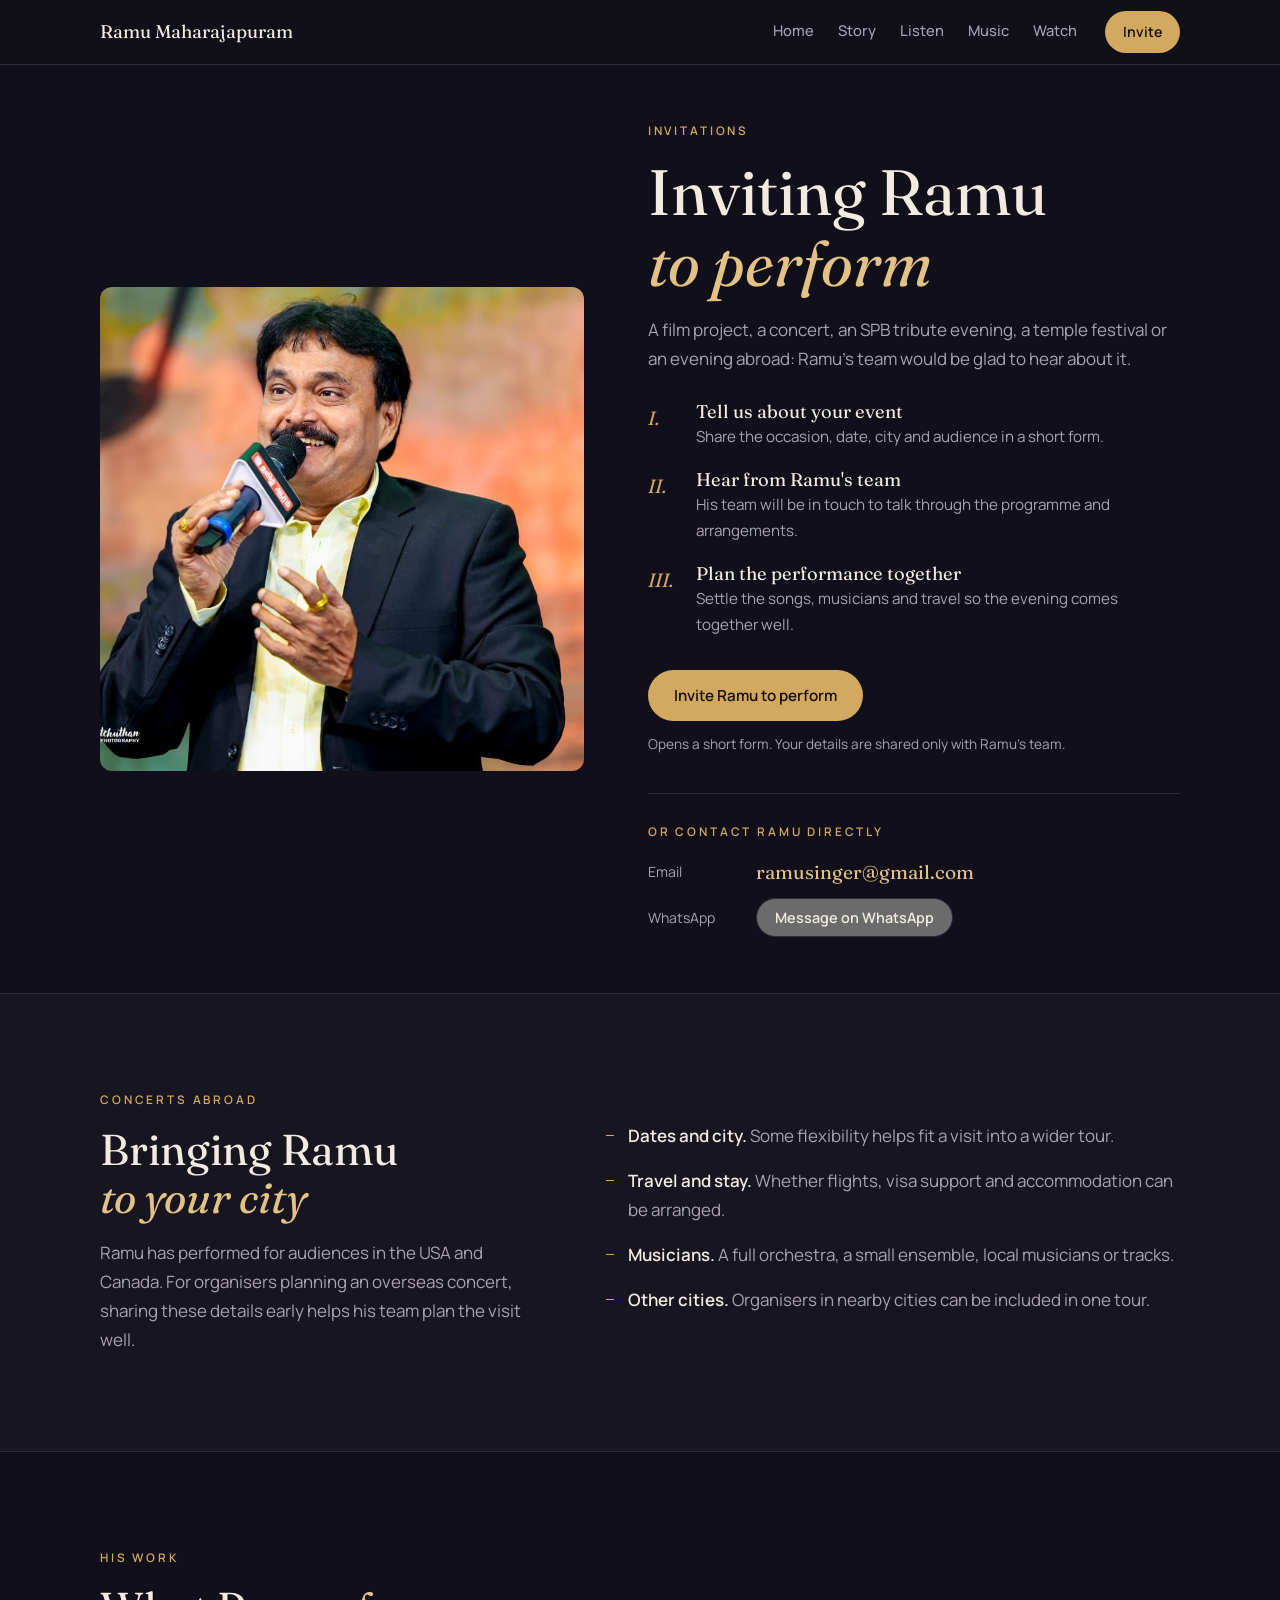
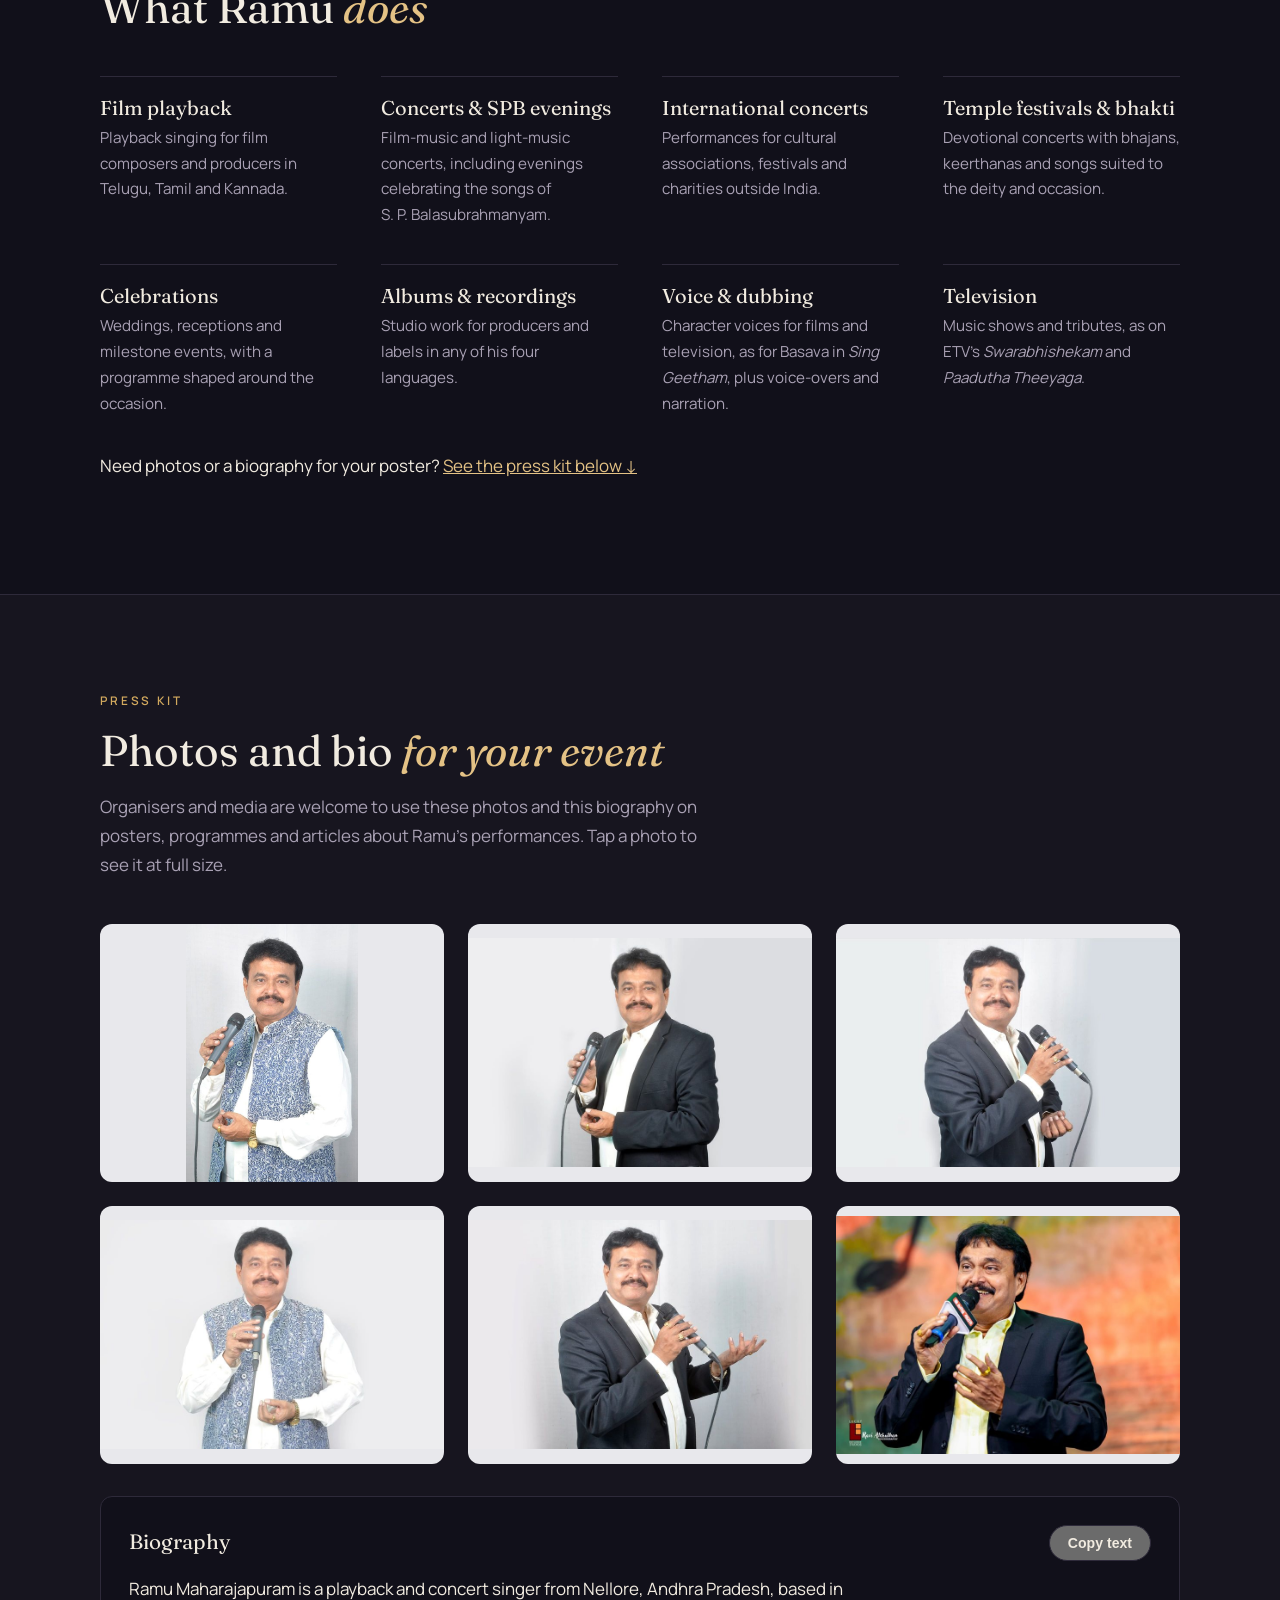
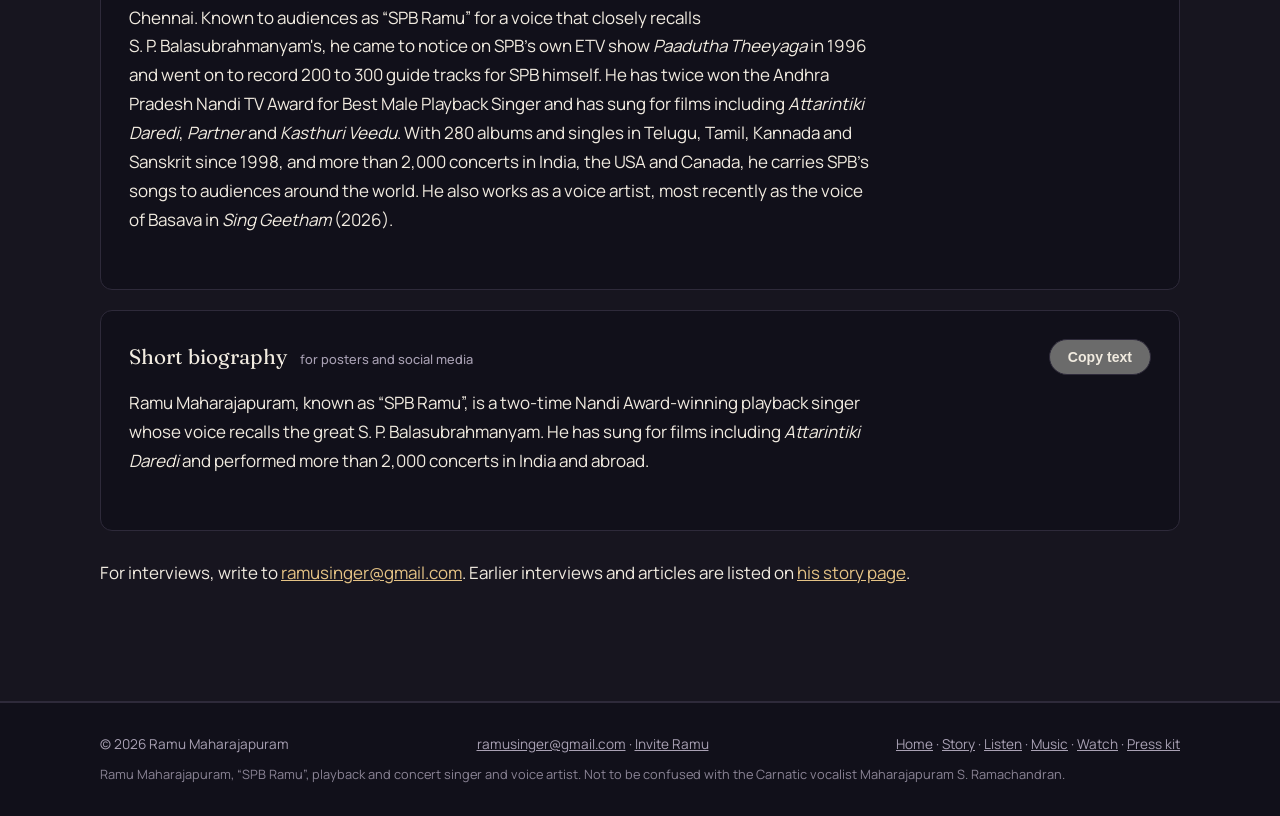
==== commit 9998f9e1: "Press kit moves into Invite (/press/ forwards to /invite/#press); Story gains In the media (9 interv" ====
--- a/docs/invite/index.html
+++ b/docs/invite/index.html
@@ -19,7 +19,7 @@
 <link rel="preconnect" href="https://fonts.googleapis.com">
 <link rel="preconnect" href="https://fonts.gstatic.com" crossorigin>
 <link href="https://fonts.googleapis.com/css2?family=Fraunces:ital,opsz,wght@0,9..144,400;0,9..144,500;1,9..144,400&family=Manrope:wght@400;500;600&display=swap" rel="stylesheet">
-<link rel="stylesheet" href="../site.css?v=ba14ff18a0">
+<link rel="stylesheet" href="../site.css?v=38ef5c129b">
 <script type="application/ld+json">
 {
   "@context": "https://schema.org",
@@ -53,7 +53,6 @@
       <a href="../listen/">Listen</a>
       <a href="../music/">Music</a>
       <a href="../watch/">Watch</a>
-      <a href="../press/">Press</a>
     </nav>
     <a class="btn primary small invite-btn" href="../invite/" aria-current="page">Invite</a>
   </div>
@@ -115,16 +114,36 @@
       <p class="label">His work</p>
       <h2>What Ramu <em>does</em></h2>
       <div class="perf">
-        <article><h3>Film playback</h3><p>Playback singing for film composers and producers in Telugu, Tamil and Kannada.</p></article>
-        <article><h3>Concerts &amp; SPB evenings</h3><p>Film-music and light-music concerts, including evenings celebrating the songs of S.&nbsp;P.&nbsp;Balasubrahmanyam.</p></article>
-        <article><h3>International concerts</h3><p>Performances for cultural associations, festivals and charities outside India.</p></article>
-        <article><h3>Temple festivals &amp; bhakti</h3><p>Devotional concerts with bhajans, keerthanas and songs suited to the deity and occasion.</p></article>
-        <article><h3>Celebrations</h3><p>Weddings, receptions and milestone events, with a programme shaped around the occasion.</p></article>
-        <article><h3>Albums &amp; recordings</h3><p>Studio work for producers and labels in any of his four languages.</p></article>
-        <article><h3>Voice &amp; dubbing</h3><p>Character voices for films and television, as for Basava in <i>Sing Geetham</i>, plus voice-overs and narration.</p></article>
-        <article><h3>Television</h3><p>Music shows and tributes, as on ETV&rsquo;s <i>Swarabhishekam</i> and <i>Paadutha Theeyaga</i>.</p></article>
+        <!-- SERVICES:START --><article><h3>Film playback</h3><p>Playback singing for film composers and producers in Telugu, Tamil and Kannada.</p></article><article><h3>Concerts &amp; SPB evenings</h3><p>Film-music and light-music concerts, including evenings celebrating the songs of S.&nbsp;P.&nbsp;Balasubrahmanyam.</p></article><article><h3>International concerts</h3><p>Performances for cultural associations, festivals and charities outside India.</p></article><article><h3>Temple festivals &amp; bhakti</h3><p>Devotional concerts with bhajans, keerthanas and songs suited to the deity and occasion.</p></article><article><h3>Celebrations</h3><p>Weddings, receptions and milestone events, with a programme shaped around the occasion.</p></article><article><h3>Albums &amp; recordings</h3><p>Studio work for producers and labels in any of his four languages.</p></article><article><h3>Voice &amp; dubbing</h3><p>Character voices for films and television, as for Basava in <i>Sing Geetham</i>, plus voice-overs and narration.</p></article><article><h3>Television</h3><p>Music shows and tributes, as on ETV&rsquo;s <i>Swarabhishekam</i> and <i>Paadutha Theeyaga</i>.</p></article><!-- SERVICES:END -->
       </div>
-      <p class="muted" style="margin-top:36px">Need photos or a biography for your poster? <a href="../press/">Visit the press page →</a></p>
+      <p class="muted" style="margin-top:36px">Need photos or a biography for your poster? <a href="#press">See the press kit below ↓</a></p>
+    </div>
+  </section>
+
+  <section class="alt" id="press">
+    <div class="wrap">
+      <p class="label">Press kit</p>
+      <h2>Photos and bio <em>for your event</em></h2>
+      <p class="lead">Organisers and media are welcome to use these photos and this biography on posters, programmes and articles about Ramu's performances. Tap a photo to see it at full size.</p>
+      <div class="press-grid">
+        <figure class="press-card"><button data-full="../media/press/ramu-maharajapuram-portrait-1.jpg" aria-label="View photo full size"><img src="../media/press/ramu-maharajapuram-portrait-1-thumb.jpg" alt="Ramu Maharajapuram, studio portrait, blue jacket" loading="lazy"></button></figure>
+        <figure class="press-card"><button data-full="../media/press/ramu-maharajapuram-portrait-2.jpg" aria-label="View photo full size"><img src="../media/press/ramu-maharajapuram-portrait-2-thumb.jpg" alt="Ramu Maharajapuram, studio portrait, black blazer" loading="lazy"></button></figure>
+        <figure class="press-card"><button data-full="../media/press/ramu-maharajapuram-portrait-3.jpg" aria-label="View photo full size"><img src="../media/press/ramu-maharajapuram-portrait-3-thumb.jpg" alt="Ramu Maharajapuram, studio portrait, black blazer" loading="lazy"></button></figure>
+        <figure class="press-card"><button data-full="../media/press/ramu-maharajapuram-portrait-4.jpg" aria-label="View photo full size"><img src="../media/press/ramu-maharajapuram-portrait-4-thumb.jpg" alt="Ramu Maharajapuram, studio portrait, blue jacket, full length" loading="lazy"></button></figure>
+        <figure class="press-card"><button data-full="../media/press/ramu-maharajapuram-portrait-5.jpg" aria-label="View photo full size"><img src="../media/press/ramu-maharajapuram-portrait-5-thumb.jpg" alt="Ramu Maharajapuram, studio portrait, black blazer, gesturing" loading="lazy"></button></figure>
+        <figure class="press-card"><button data-full="../media/press/ramu-maharajapuram-on-stage.jpg" aria-label="View photo full size"><img src="../media/press/ramu-maharajapuram-on-stage-thumb.jpg" alt="Ramu Maharajapuram, on stage" loading="lazy"></button></figure>
+      </div>
+      <div class="bio-box">
+        <div class="bio-head"><h3>Biography</h3><button type="button" class="btn quiet small copy-bio" data-target="bio-long">Copy text</button></div>
+        <p id="bio-long">Ramu Maharajapuram is a playback and concert singer from Nellore, Andhra Pradesh, based in Chennai. Known to audiences as “SPB Ramu” for a voice that closely recalls S.&nbsp;P.&nbsp;Balasubrahmanyam's, he came to notice on SPB's own ETV show <i>Paadutha Theeyaga</i> in 1996 and went on to record 200 to 300 guide tracks for SPB himself. He has twice won the Andhra Pradesh Nandi TV Award for Best Male Playback Singer and has sung for films including <i>Attarintiki Daredi</i>, <i>Partner</i> and <i>Kasthuri Veedu</i>. With 280 albums and singles in Telugu, Tamil, Kannada and Sanskrit since 1998, and more than 2,000 concerts in India, the USA and Canada, he carries SPB's songs to audiences around the world. He also works as a voice artist, most recently as the voice of Basava in <i>Sing Geetham</i> (2026).</p>
+        <p class="bio-note" aria-live="polite"></p>
+      </div>
+      <div class="bio-box">
+        <div class="bio-head"><h3>Short biography <span class="bio-use">for posters and social media</span></h3><button type="button" class="btn quiet small copy-bio" data-target="bio-short">Copy text</button></div>
+        <p id="bio-short">Ramu Maharajapuram, known as “SPB Ramu”, is a two-time Nandi Award-winning playback singer whose voice recalls the great S.&nbsp;P.&nbsp;Balasubrahmanyam. He has sung for films including <i>Attarintiki Daredi</i> and performed more than 2,000 concerts in India and abroad.</p>
+        <p class="bio-note" aria-live="polite"></p>
+      </div>
+      <p class="muted" style="margin-top:28px">For interviews, write to <a href="mailto:ramusinger@gmail.com">ramusinger@gmail.com</a>. Earlier interviews and articles are listed on <a href="../life-story/#media">his story page</a>.</p>
     </div>
   </section>
 </main>
@@ -133,13 +152,31 @@
   <div class="wrap">
     <span>© <span id="yr">2026</span> Ramu Maharajapuram</span>
     <span><a href="mailto:ramusinger@gmail.com">ramusinger@gmail.com</a> · <a href="../invite/">Invite Ramu</a></span>
-    <span><a href="../">Home</a> · <a href="../life-story/">Story</a> · <a href="../listen/">Listen</a> · <a href="../music/">Music</a> · <a href="../watch/">Watch</a> · <a href="../press/">Press</a></span>
+    <span><a href="../">Home</a> · <a href="../life-story/">Story</a> · <a href="../listen/">Listen</a> · <a href="../music/">Music</a> · <a href="../watch/">Watch</a> · <a href="../invite/#press">Press kit</a></span>
     <span class="disamb">Ramu Maharajapuram, “SPB Ramu”, playback and concert singer and voice artist. Not to be confused with the Carnatic vocalist Maharajapuram S. Ramachandran.</span>
   </div>
 </footer>
+<dialog class="lb" id="lb" aria-label="Photo">
+  <button type="button" id="lb-close">Close</button>
+  <img id="lb-img" alt="">
+  <p id="lb-cap"></p>
+</dialog>
+
 <script src="../app.js?v=4841d5ca6b"></script>
 <script>
 document.getElementById('yr').textContent = new Date().getFullYear();
+const lb = document.getElementById('lb'), lbImg = document.getElementById('lb-img');
+document.querySelectorAll('[data-full]').forEach((b) => b.addEventListener('click', () => {
+  lbImg.src = b.dataset.full; lbImg.alt = b.querySelector('img').alt; lb.showModal();
+}));
+document.getElementById('lb-close').addEventListener('click', () => lb.close());
+lb.addEventListener('click', (e) => { if (e.target === lb) lb.close(); });
+document.querySelectorAll('.copy-bio').forEach((btn) => btn.addEventListener('click', () => {
+  const t = document.getElementById(btn.dataset.target), st = btn.closest('.bio-box').querySelector('.bio-note');
+  document.querySelectorAll('.bio-note').forEach((n) => { n.textContent = ''; });
+  navigator.clipboard.writeText(t.innerText).then(() => { st.textContent = 'Copied to clipboard.'; })
+    .catch(() => { const r = document.createRange(); r.selectNodeContents(t); const sel = getSelection(); sel.removeAllRanges(); sel.addRange(r); st.textContent = 'Text selected. Press Ctrl+C or Cmd+C to copy.'; });
+}));
 (() => {
   // Built only when someone taps the button, so the number never sits in the page, even for bots that run scripts.
   document.getElementById('wa-link').addEventListener('click', () => {
--- a/docs/site.css
+++ b/docs/site.css
@@ -616,3 +616,51 @@
 .social-player-bar a { color: var(--gold-hi); font-size: .88rem; text-decoration: none; }
 .social-player-bar button { appearance: none; background: transparent; color: var(--text); border: 1px solid var(--line); border-radius: 999px; padding: 6px 14px; font: 600 .85rem var(--body); cursor: pointer; }
 .social-player-frame iframe { display: block; width: 100%; height: min(78vh, 720px); border: 0; background: #fff; }
+
+/* Home: one "What's new" strip (songs, posts, news) */
+.whatsnew { padding-block: 64px 40px; }
+.new-grid { display: grid; grid-template-columns: repeat(6, minmax(0, 1fr)); gap: 18px; margin-top: 28px; }
+.new-card { text-decoration: none; color: var(--text); display: flex; flex-direction: column; gap: 8px; min-width: 0; }
+.new-thumb { aspect-ratio: 1; border-radius: 10px; background: var(--night-2) center/cover no-repeat; position: relative; border: 1px solid var(--line); transition: border-color .15s; }
+.new-card:hover .new-thumb { border-color: var(--gold); }
+.new-kind { position: absolute; left: 8px; top: 8px; font: 700 .66rem var(--body); letter-spacing: .12em; text-transform: uppercase; padding: 3px 8px; border-radius: 999px; background: rgba(17,16,26,.82); color: var(--gold-hi); }
+.new-title { font-weight: 600; font-size: .9rem; line-height: 1.35; display: -webkit-box; -webkit-line-clamp: 3; -webkit-box-orient: vertical; overflow: hidden; }
+.new-meta { color: var(--muted); font-size: .78rem; }
+@media (max-width: 900px) { .new-grid { grid-template-columns: repeat(3, minmax(0, 1fr)); } }
+@media (max-width: 560px) {
+  .new-grid { grid-template-columns: none; grid-auto-flow: column; grid-auto-columns: 46%; overflow-x: auto; scroll-snap-type: x mandatory; margin-inline: -20px; padding-inline: 20px; scroll-padding-inline: 20px; scrollbar-width: none; }
+  .new-grid::-webkit-scrollbar { display: none; }
+  .new-card { scroll-snap-align: start; }
+}
+
+/* Home: three featured SPB performances */
+.spb-feature .lead { margin-top: 10px; max-width: 62ch; }
+.spb-grid { display: grid; grid-template-columns: repeat(3, minmax(0, 1fr)); gap: 22px; margin-top: 28px; }
+.spb-card { text-decoration: none; color: var(--text); display: flex; flex-direction: column; gap: 8px; min-width: 0; }
+.spb-thumb { aspect-ratio: 16/9; border-radius: var(--radius); background: #000 center/cover no-repeat; border: 1px solid var(--line); display: grid; place-items: center; transition: border-color .15s; }
+.spb-card:hover .spb-thumb { border-color: var(--gold); }
+.spb-title { font: 500 1.2rem var(--display); }
+.spb-meta { color: var(--muted); font-size: .88rem; }
+@media (max-width: 760px) { .spb-grid { grid-template-columns: minmax(0, 1fr); gap: 26px; } }
+
+/* Story: at a glance (honours, places, legends) above the timeline */
+.glance { padding-block: 8px 8px; }
+.glance-grid { display: grid; grid-template-columns: repeat(3, minmax(0, 1fr)); gap: 28px; border-top: 1px solid var(--line); border-bottom: 1px solid var(--line); padding-block: 26px; }
+.glance-grid p { margin: 0; font-size: .95rem; }
+.glance-grid .label { margin-bottom: 8px; }
+.glance-grid a { color: var(--muted); }
+@media (max-width: 760px) { .glance-grid { grid-template-columns: minmax(0, 1fr); gap: 20px; } }
+@media (max-width: 560px) {
+  .whatsnew .social-follow { gap: 16px; }
+  .whatsnew .social-follow .btn { padding: 0; border: 0; background: none; color: var(--gold-hi); font-size: .86rem; min-height: 0; }
+}
+
+/* Story: interviews and articles */
+.media-list { list-style: none; margin: 28px 0 0; padding: 0; border-top: 1px solid var(--line); }
+.media-list li { display: grid; grid-template-columns: 90px minmax(0, 1fr) auto; gap: 4px 20px; padding: 16px 0; border-bottom: 1px solid var(--line); align-items: baseline; }
+.media-list time { color: var(--gold-hi); font-family: var(--display); font-variant-numeric: tabular-nums; }
+.media-list a { color: var(--text); font-weight: 600; text-decoration: none; }
+.media-list a:hover { color: var(--gold-hi); }
+.media-list p { margin: 2px 0 0; color: var(--muted); font-size: .92rem; }
+.media-kind { color: var(--muted); font-size: .8rem; white-space: nowrap; }
+@media (max-width: 640px) { .media-list li { grid-template-columns: minmax(0, 1fr); } .media-kind { white-space: normal; } }
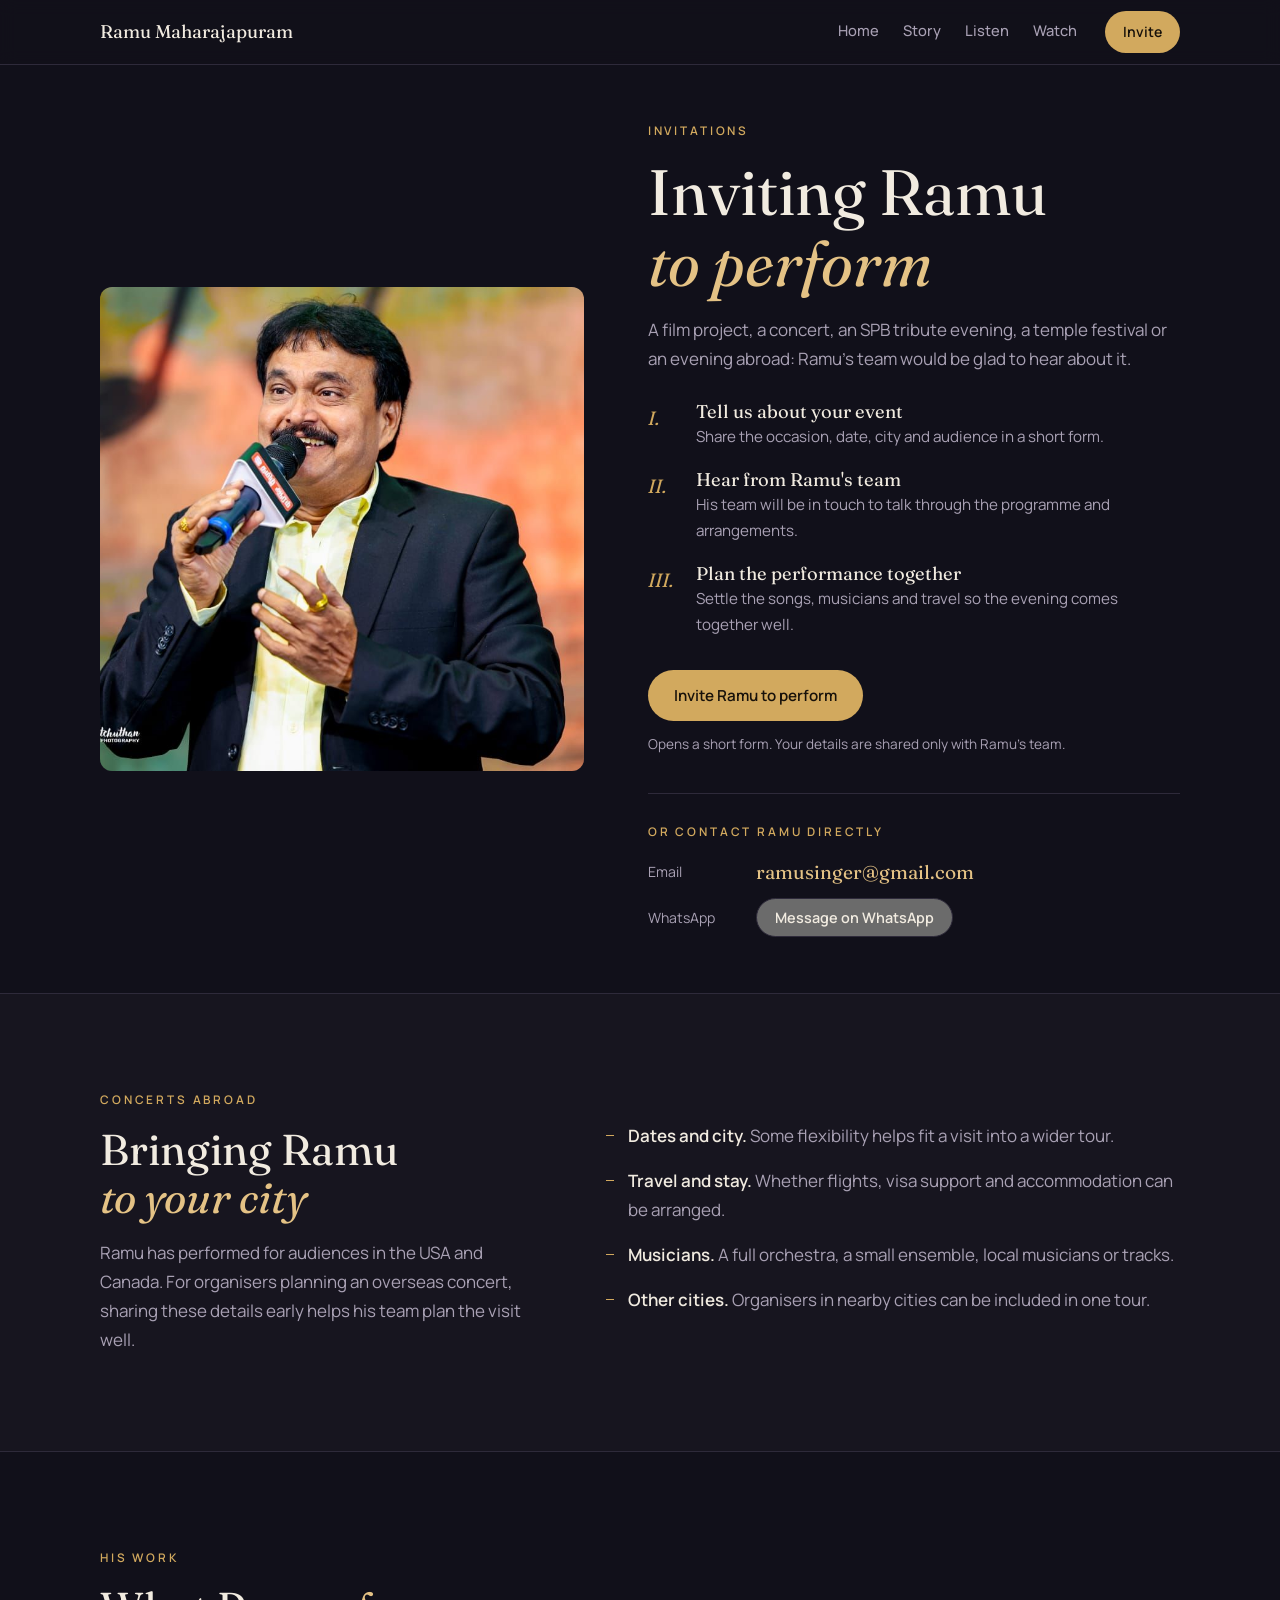
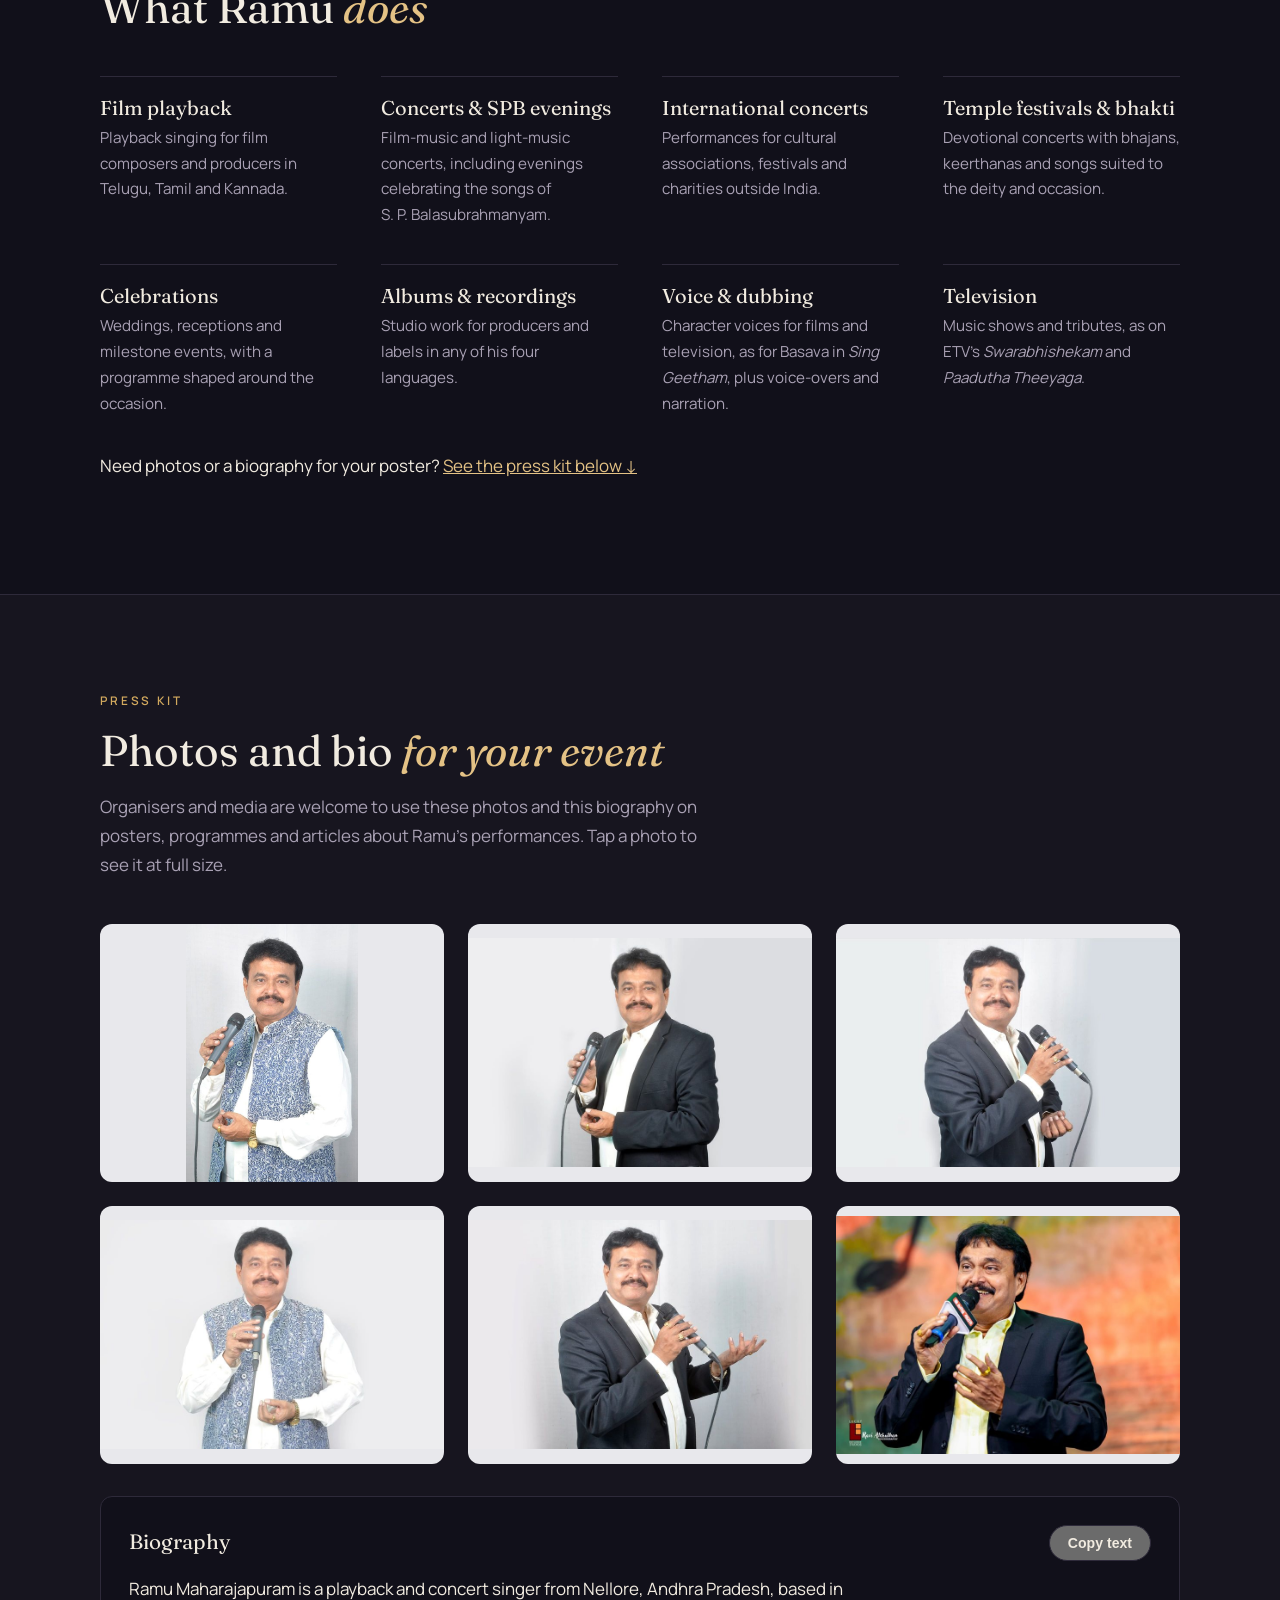
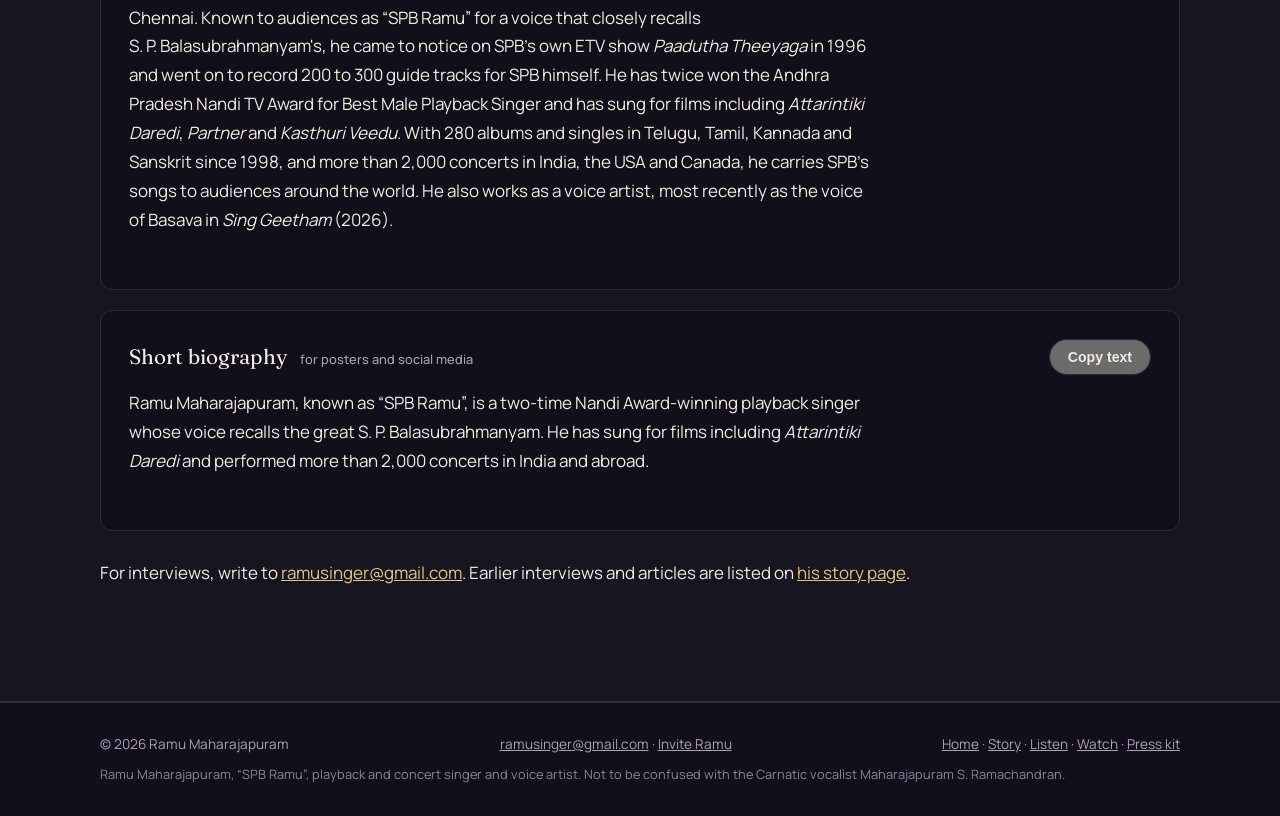
==== commit 4b9cd834: "Listen absorbs Music: Albums tab (278 releases, loaded on demand), /music/ forwards to /listen/#albu" ====
--- a/docs/invite/index.html
+++ b/docs/invite/index.html
@@ -19,7 +19,7 @@
 <link rel="preconnect" href="https://fonts.googleapis.com">
 <link rel="preconnect" href="https://fonts.gstatic.com" crossorigin>
 <link href="https://fonts.googleapis.com/css2?family=Fraunces:ital,opsz,wght@0,9..144,400;0,9..144,500;1,9..144,400&family=Manrope:wght@400;500;600&display=swap" rel="stylesheet">
-<link rel="stylesheet" href="../site.css?v=38ef5c129b">
+<link rel="stylesheet" href="../site.css?v=e5f85d8224">
 <script type="application/ld+json">
 {
   "@context": "https://schema.org",
@@ -51,7 +51,6 @@
       <a href="../">Home</a>
       <a href="../life-story/">Story</a>
       <a href="../listen/">Listen</a>
-      <a href="../music/">Music</a>
       <a href="../watch/">Watch</a>
     </nav>
     <a class="btn primary small invite-btn" href="../invite/" aria-current="page">Invite</a>
@@ -152,7 +151,7 @@
   <div class="wrap">
     <span>© <span id="yr">2026</span> Ramu Maharajapuram</span>
     <span><a href="mailto:ramusinger@gmail.com">ramusinger@gmail.com</a> · <a href="../invite/">Invite Ramu</a></span>
-    <span><a href="../">Home</a> · <a href="../life-story/">Story</a> · <a href="../listen/">Listen</a> · <a href="../music/">Music</a> · <a href="../watch/">Watch</a> · <a href="../invite/#press">Press kit</a></span>
+    <span><a href="../">Home</a> · <a href="../life-story/">Story</a> · <a href="../listen/">Listen</a> · <a href="../watch/">Watch</a> · <a href="../invite/#press">Press kit</a></span>
     <span class="disamb">Ramu Maharajapuram, “SPB Ramu”, playback and concert singer and voice artist. Not to be confused with the Carnatic vocalist Maharajapuram S. Ramachandran.</span>
   </div>
 </footer>
--- a/docs/site.css
+++ b/docs/site.css
@@ -664,3 +664,15 @@
 .media-list p { margin: 2px 0 0; color: var(--muted); font-size: .92rem; }
 .media-kind { color: var(--muted); font-size: .8rem; white-space: nowrap; }
 @media (max-width: 640px) { .media-list li { grid-template-columns: minmax(0, 1fr); } .media-kind { white-space: normal; } }
+
+/* Watch: his reels and posts */
+.reels { padding-block: 24px 64px; }
+.reel-grid { display: grid; grid-template-columns: repeat(6, minmax(0, 1fr)); gap: 18px; margin-top: 28px; }
+.reel-card { text-decoration: none; color: var(--text); display: flex; flex-direction: column; gap: 8px; min-width: 0; }
+.reel-thumb { aspect-ratio: 4/5; border-radius: 10px; background: var(--night-2) center/cover no-repeat; border: 1px solid var(--line); position: relative; transition: border-color .15s; }
+.reel-card:hover .reel-thumb { border-color: var(--gold); }
+.reel-text { font-size: .86rem; line-height: 1.35; display: -webkit-box; -webkit-line-clamp: 2; -webkit-box-orient: vertical; overflow: hidden; }
+@media (max-width: 900px) { .reel-grid { grid-template-columns: repeat(3, minmax(0, 1fr)); } }
+@media (max-width: 560px) { .reel-grid { grid-template-columns: repeat(2, minmax(0, 1fr)); gap: 14px; } .reels .social-follow { gap: 16px; } .reels .social-follow .btn { padding: 0; border: 0; background: none; color: var(--gold-hi); font-size: .86rem; } }
+@media (max-width: 560px) { .reel-card:nth-child(n+7) { display: none; } }
+.cats { position: relative; }
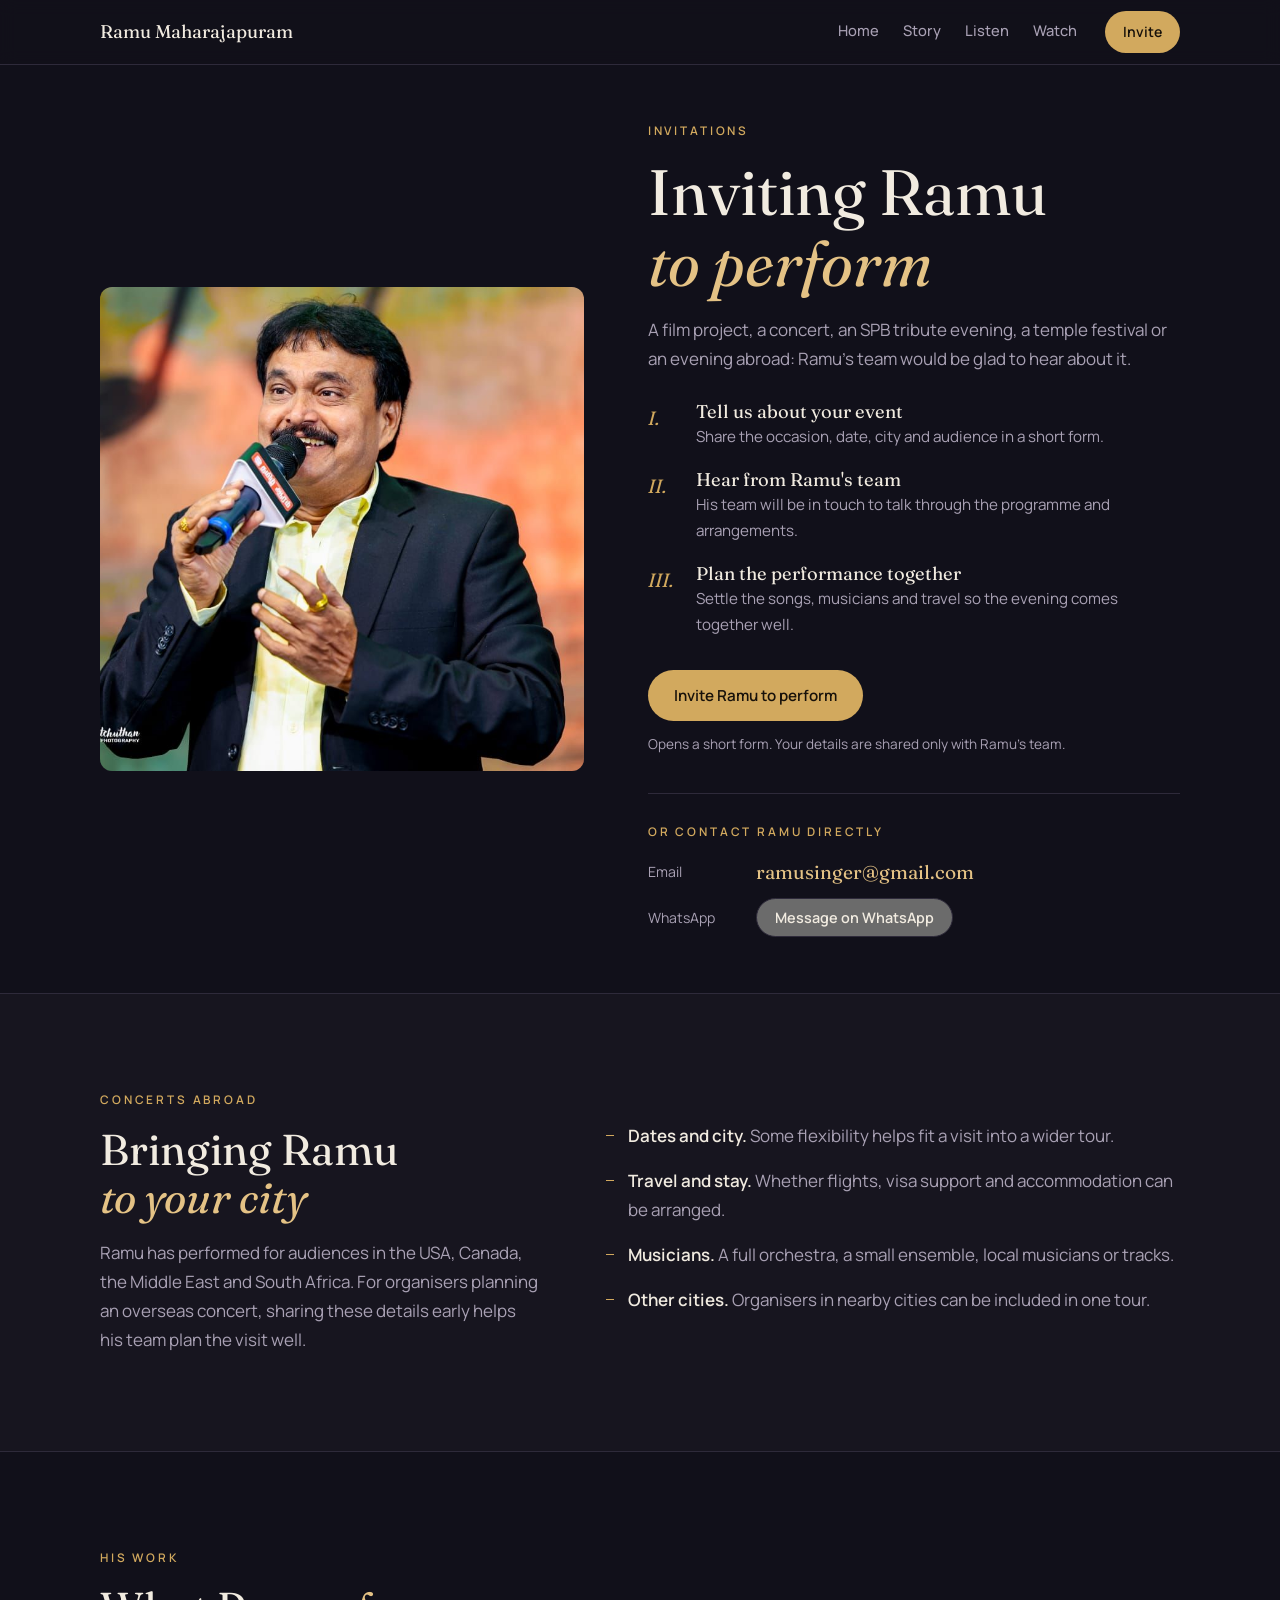
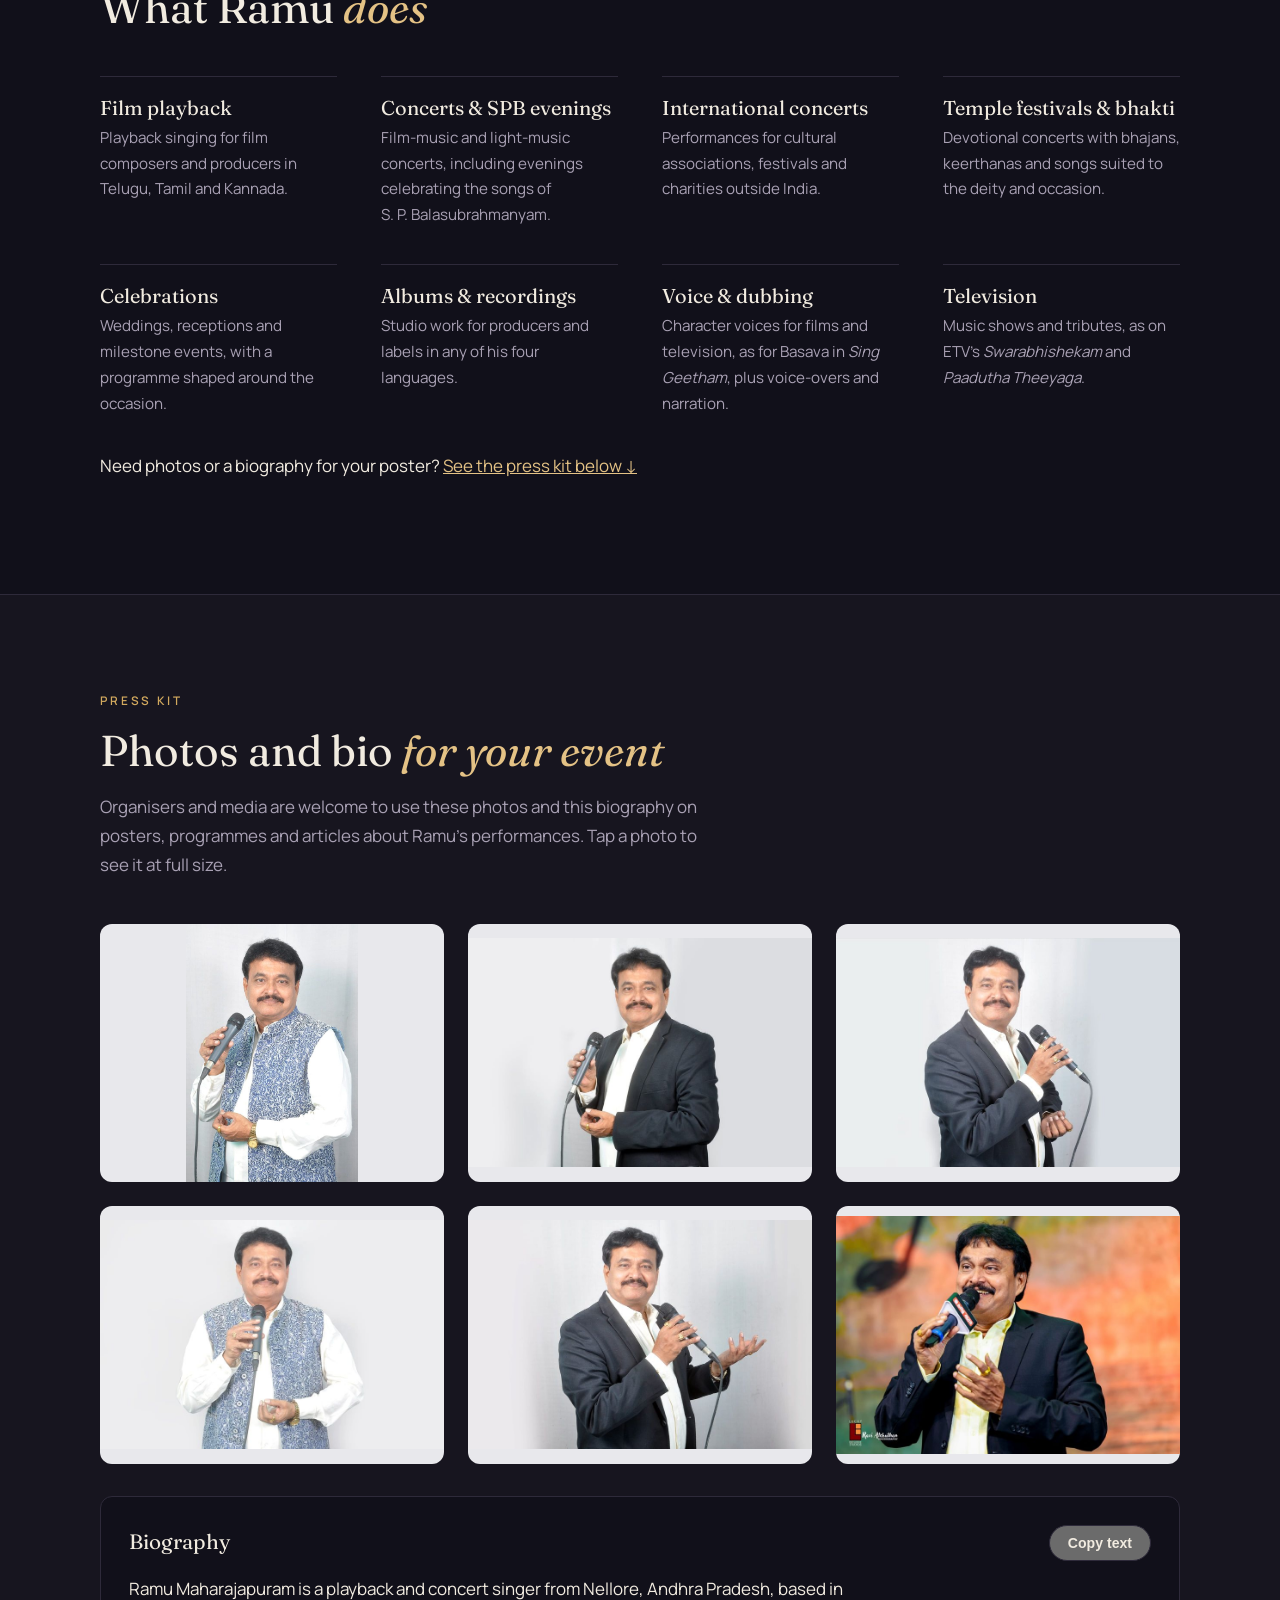
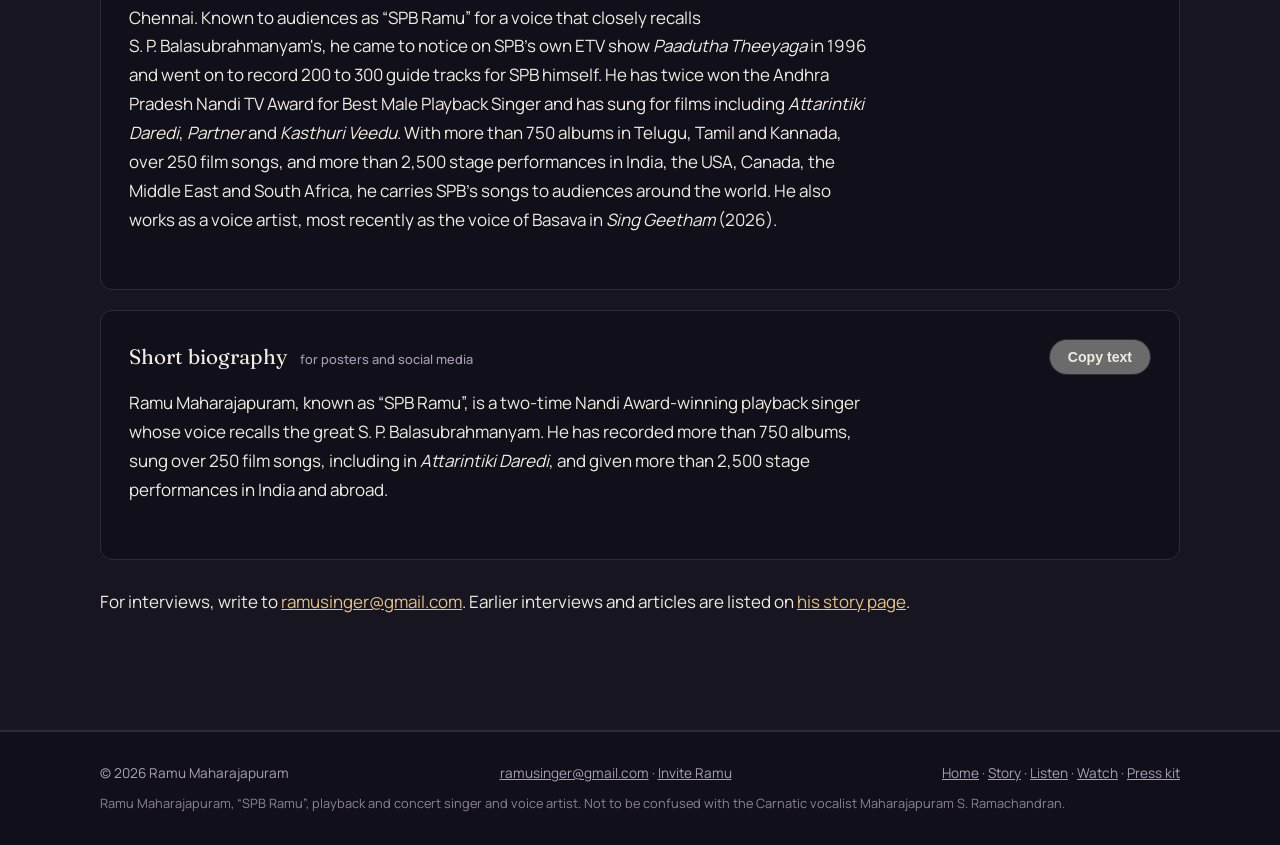
==== commit 9ca1fa65: "Use his promo figures (2,500+ performances, 750+ albums, 250+ film songs; Middle East and South Afri" ====
--- a/docs/invite/index.html
+++ b/docs/invite/index.html
@@ -19,7 +19,7 @@
 <link rel="preconnect" href="https://fonts.googleapis.com">
 <link rel="preconnect" href="https://fonts.gstatic.com" crossorigin>
 <link href="https://fonts.googleapis.com/css2?family=Fraunces:ital,opsz,wght@0,9..144,400;0,9..144,500;1,9..144,400&family=Manrope:wght@400;500;600&display=swap" rel="stylesheet">
-<link rel="stylesheet" href="../site.css?v=e5f85d8224">
+<link rel="stylesheet" href="../site.css?v=233c1044d2">
 <script type="application/ld+json">
 {
   "@context": "https://schema.org",
@@ -97,7 +97,7 @@
       <div>
         <p class="label">Concerts abroad</p>
         <h2>Bringing Ramu <em>to your city</em></h2>
-        <p class="lead">Ramu has performed for audiences in the USA and Canada. For organisers planning an overseas concert, sharing these details early helps his team plan the visit well.</p>
+        <p class="lead">Ramu has performed for audiences in the USA, Canada, the Middle East and South Africa. For organisers planning an overseas concert, sharing these details early helps his team plan the visit well.</p>
       </div>
       <ul class="notes">
         <li><strong>Dates and city.</strong> Some flexibility helps fit a visit into a wider tour.</li>
@@ -134,12 +134,12 @@
       </div>
       <div class="bio-box">
         <div class="bio-head"><h3>Biography</h3><button type="button" class="btn quiet small copy-bio" data-target="bio-long">Copy text</button></div>
-        <p id="bio-long">Ramu Maharajapuram is a playback and concert singer from Nellore, Andhra Pradesh, based in Chennai. Known to audiences as “SPB Ramu” for a voice that closely recalls S.&nbsp;P.&nbsp;Balasubrahmanyam's, he came to notice on SPB's own ETV show <i>Paadutha Theeyaga</i> in 1996 and went on to record 200 to 300 guide tracks for SPB himself. He has twice won the Andhra Pradesh Nandi TV Award for Best Male Playback Singer and has sung for films including <i>Attarintiki Daredi</i>, <i>Partner</i> and <i>Kasthuri Veedu</i>. With 280 albums and singles in Telugu, Tamil, Kannada and Sanskrit since 1998, and more than 2,000 concerts in India, the USA and Canada, he carries SPB's songs to audiences around the world. He also works as a voice artist, most recently as the voice of Basava in <i>Sing Geetham</i> (2026).</p>
+        <p id="bio-long">Ramu Maharajapuram is a playback and concert singer from Nellore, Andhra Pradesh, based in Chennai. Known to audiences as “SPB Ramu” for a voice that closely recalls S.&nbsp;P.&nbsp;Balasubrahmanyam's, he came to notice on SPB's own ETV show <i>Paadutha Theeyaga</i> in 1996 and went on to record 200 to 300 guide tracks for SPB himself. He has twice won the Andhra Pradesh Nandi TV Award for Best Male Playback Singer and has sung for films including <i>Attarintiki Daredi</i>, <i>Partner</i> and <i>Kasthuri Veedu</i>. With more than 750 albums in Telugu, Tamil and Kannada, over 250 film songs, and more than 2,500 stage performances in India, the USA, Canada, the Middle East and South Africa, he carries SPB's songs to audiences around the world. He also works as a voice artist, most recently as the voice of Basava in <i>Sing Geetham</i> (2026).</p>
         <p class="bio-note" aria-live="polite"></p>
       </div>
       <div class="bio-box">
         <div class="bio-head"><h3>Short biography <span class="bio-use">for posters and social media</span></h3><button type="button" class="btn quiet small copy-bio" data-target="bio-short">Copy text</button></div>
-        <p id="bio-short">Ramu Maharajapuram, known as “SPB Ramu”, is a two-time Nandi Award-winning playback singer whose voice recalls the great S.&nbsp;P.&nbsp;Balasubrahmanyam. He has sung for films including <i>Attarintiki Daredi</i> and performed more than 2,000 concerts in India and abroad.</p>
+        <p id="bio-short">Ramu Maharajapuram, known as “SPB Ramu”, is a two-time Nandi Award-winning playback singer whose voice recalls the great S.&nbsp;P.&nbsp;Balasubrahmanyam. He has recorded more than 750 albums, sung over 250 film songs, including in <i>Attarintiki Daredi</i>, and given more than 2,500 stage performances in India and abroad.</p>
         <p class="bio-note" aria-live="polite"></p>
       </div>
       <p class="muted" style="margin-top:28px">For interviews, write to <a href="mailto:ramusinger@gmail.com">ramusinger@gmail.com</a>. Earlier interviews and articles are listed on <a href="../life-story/#media">his story page</a>.</p>
@@ -161,7 +161,7 @@
   <p id="lb-cap"></p>
 </dialog>
 
-<script src="../app.js?v=4841d5ca6b"></script>
+<script src="../app.js?v=c179511a2b"></script>
 <script>
 document.getElementById('yr').textContent = new Date().getFullYear();
 const lb = document.getElementById('lb'), lbImg = document.getElementById('lb-img');
@@ -187,7 +187,5 @@
   document.querySelectorAll('.ph-row').forEach((r) => { r.hidden = false; });
 })();
 </script>
-<script src="../news-config.js?v=1198b047ef"></script>
-<script src="../news.js?v=185da6b54f" defer></script>
 </body>
 </html>
--- a/docs/site.css
+++ b/docs/site.css
@@ -676,3 +676,17 @@
 @media (max-width: 560px) { .reel-grid { grid-template-columns: repeat(2, minmax(0, 1fr)); gap: 14px; } .reels .social-follow { gap: 16px; } .reels .social-follow .btn { padding: 0; border: 0; background: none; color: var(--gold-hi); font-size: .86rem; } }
 @media (max-width: 560px) { .reel-card:nth-child(n+7) { display: none; } }
 .cats { position: relative; }
+
+/* Listen → Albums: play an album or one of its songs in the site player */
+.rel-play { appearance: none; display: inline-flex; align-items: center; gap: 6px; padding: 6px 14px 6px 12px; border-radius: 999px; border: 0; background: var(--gold); color: var(--on-gold); font: 600 .82rem var(--body); cursor: pointer; }
+.rel-play::before, .trk-play::before { content: ""; border-style: solid; border-width: 5px 0 5px 8px; border-color: transparent transparent transparent currentColor; }
+.tracks li { display: grid; grid-template-columns: 30px minmax(0, 1fr) auto; align-items: center; gap: 4px 10px; }
+.trk-play { appearance: none; width: 26px; height: 26px; border-radius: 50%; border: 1px solid var(--line); background: transparent; color: var(--gold-hi); display: grid; place-items: center; padding: 0 0 0 2px; cursor: pointer; }
+.trk-play.off { border: 0; cursor: default; }
+.trk-play.off::before { content: none; }
+@media (hover: hover) { .trk-play:not(.off):hover { border-color: var(--gold); } }
+.tracks li.playing .t { color: var(--gold-hi); }
+.tracks li.playing .trk-play { background: var(--gold); color: var(--on-gold); border-color: var(--gold); }
+#albums-panel .rel summary { grid-template-columns: minmax(0, 1fr); gap: 6px; }
+#albums-panel .rel summary .chips { grid-column: 1; grid-row: auto; justify-content: flex-start; padding-left: 1.3em; flex-wrap: wrap; }
+#albums-panel .tracks { padding-left: 1.3em; }
